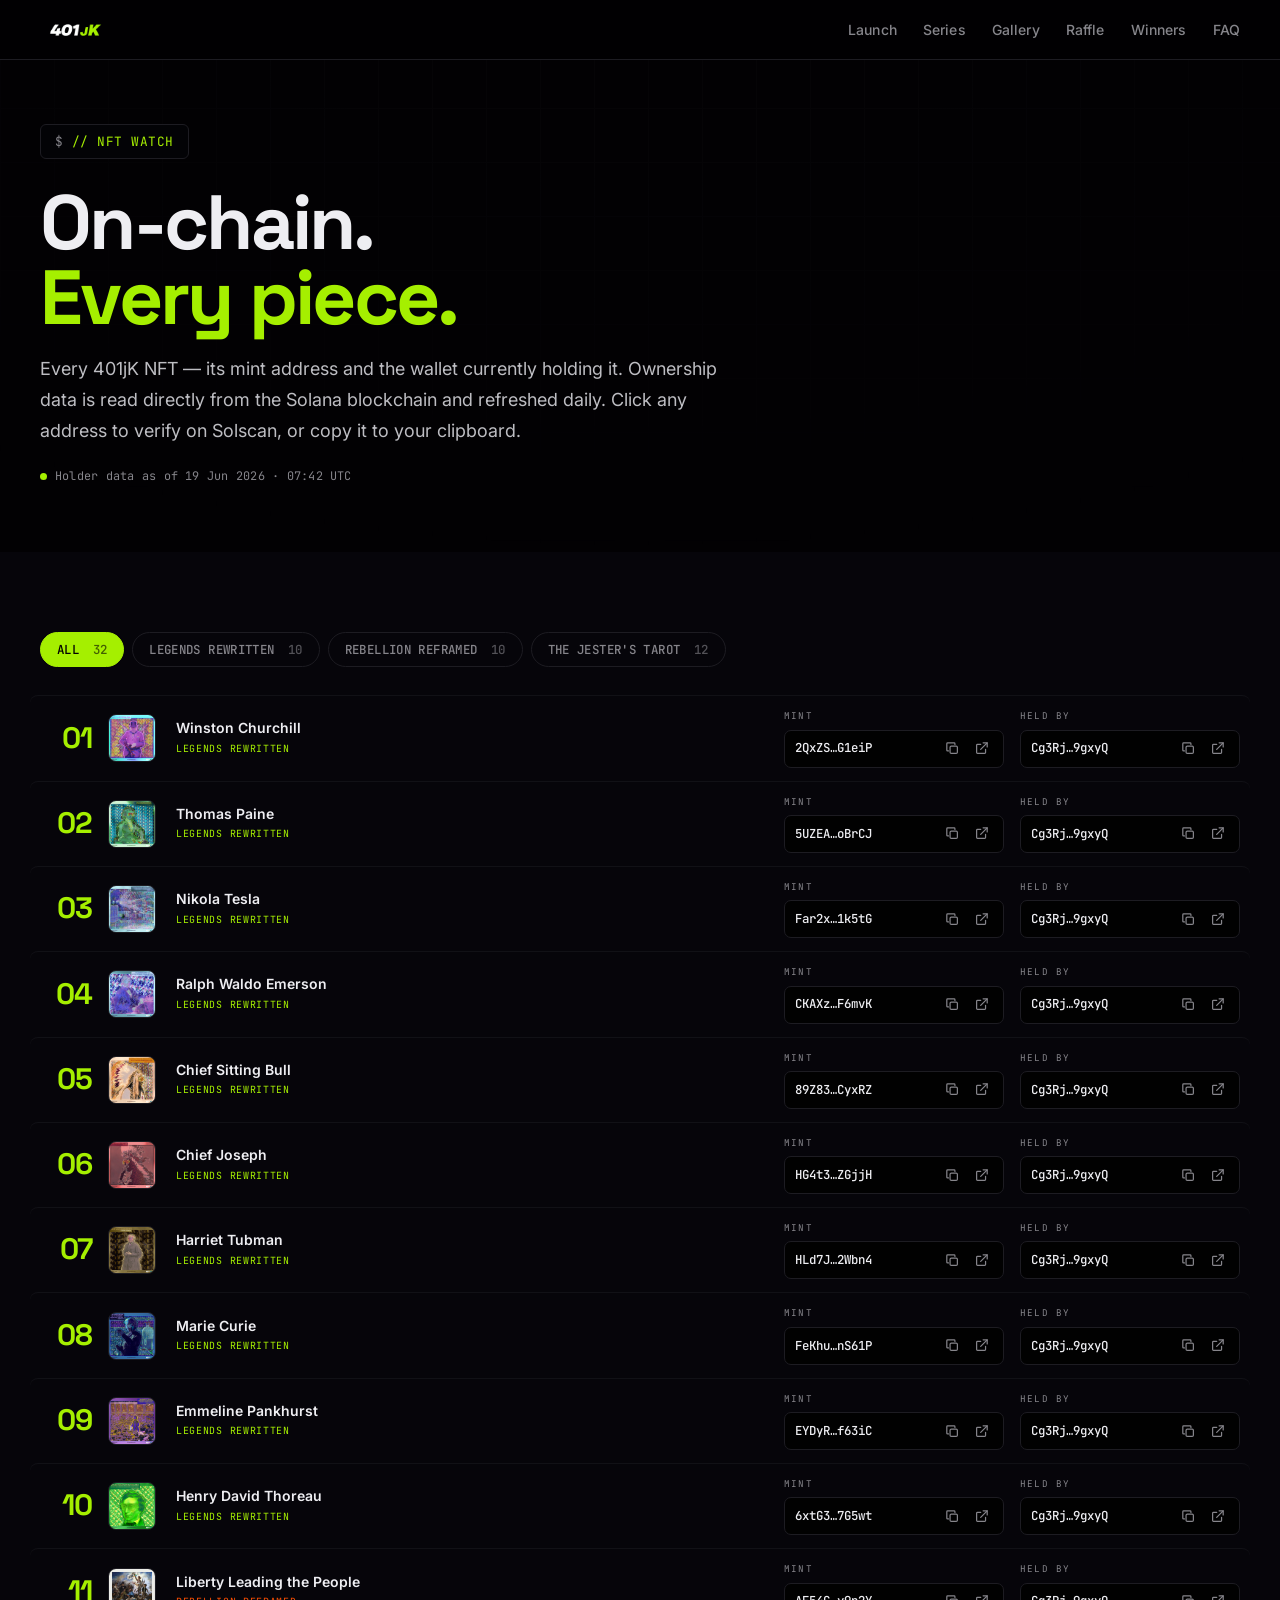
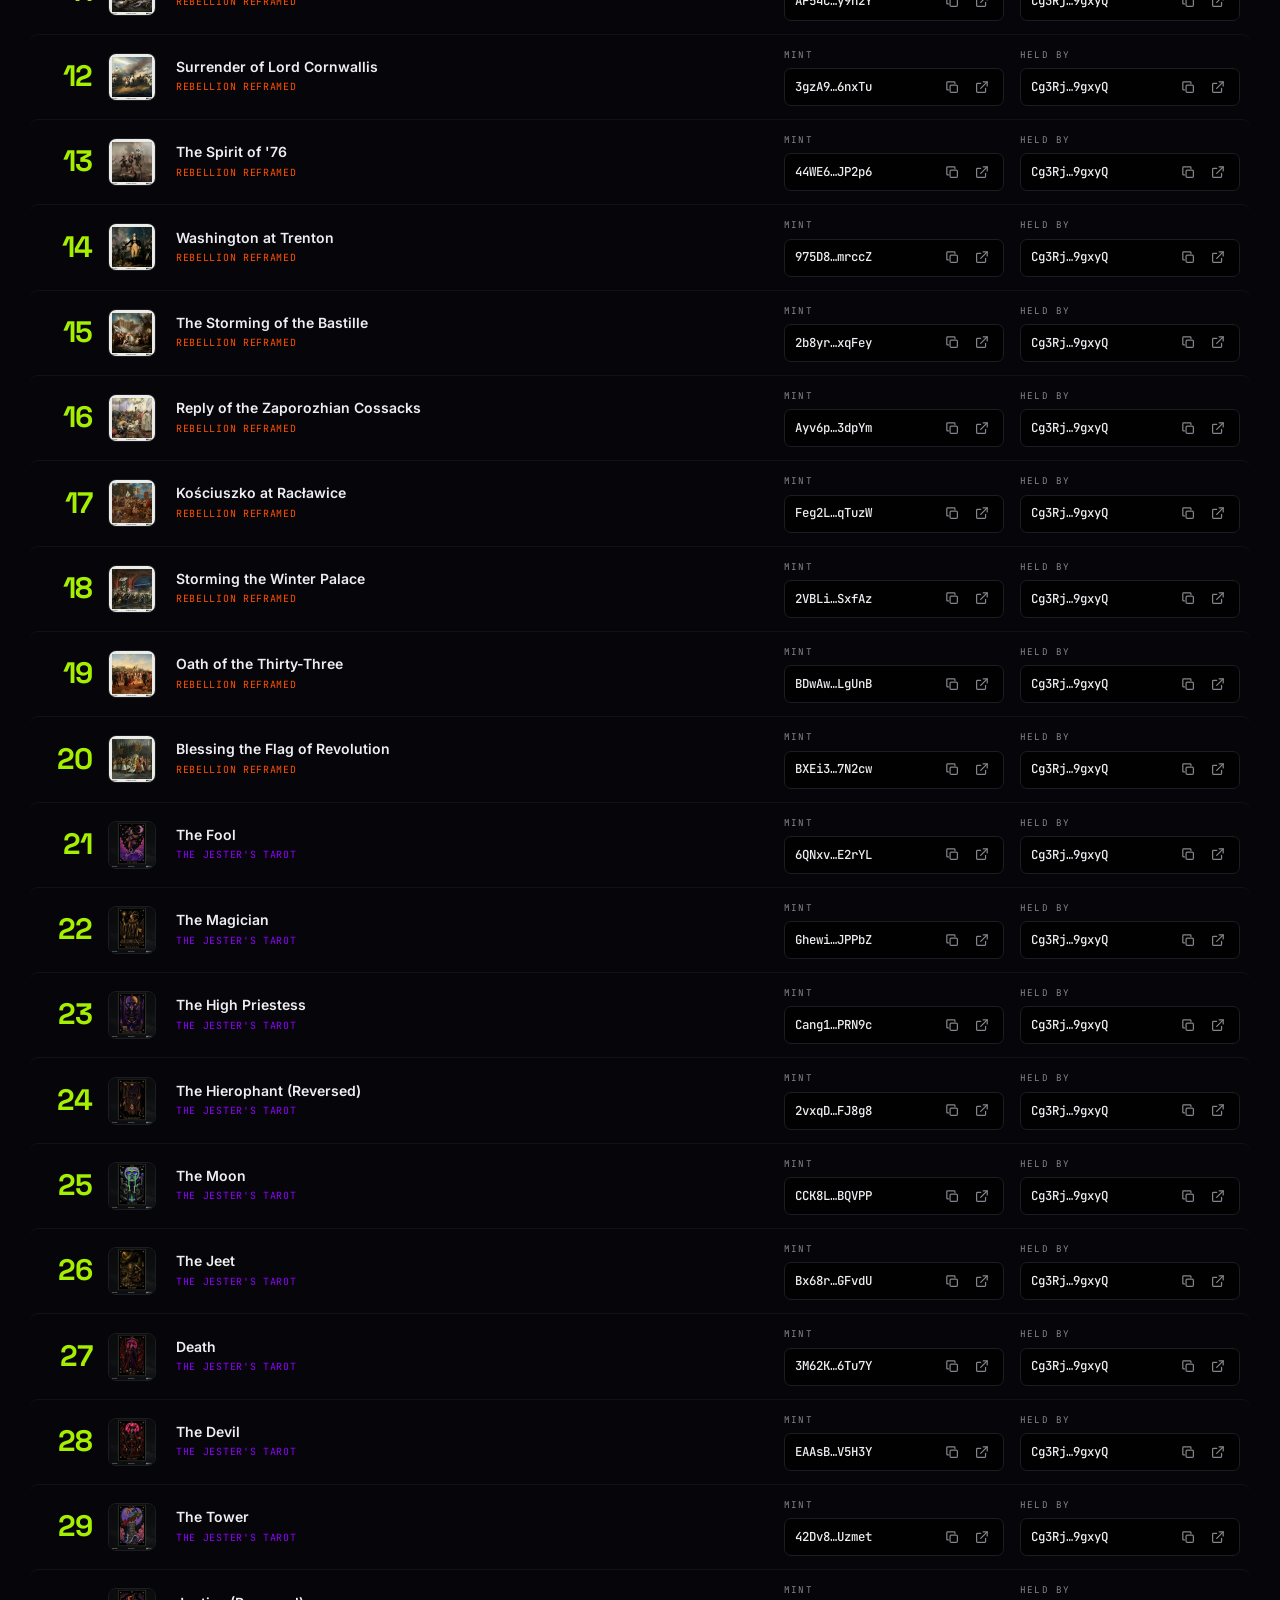
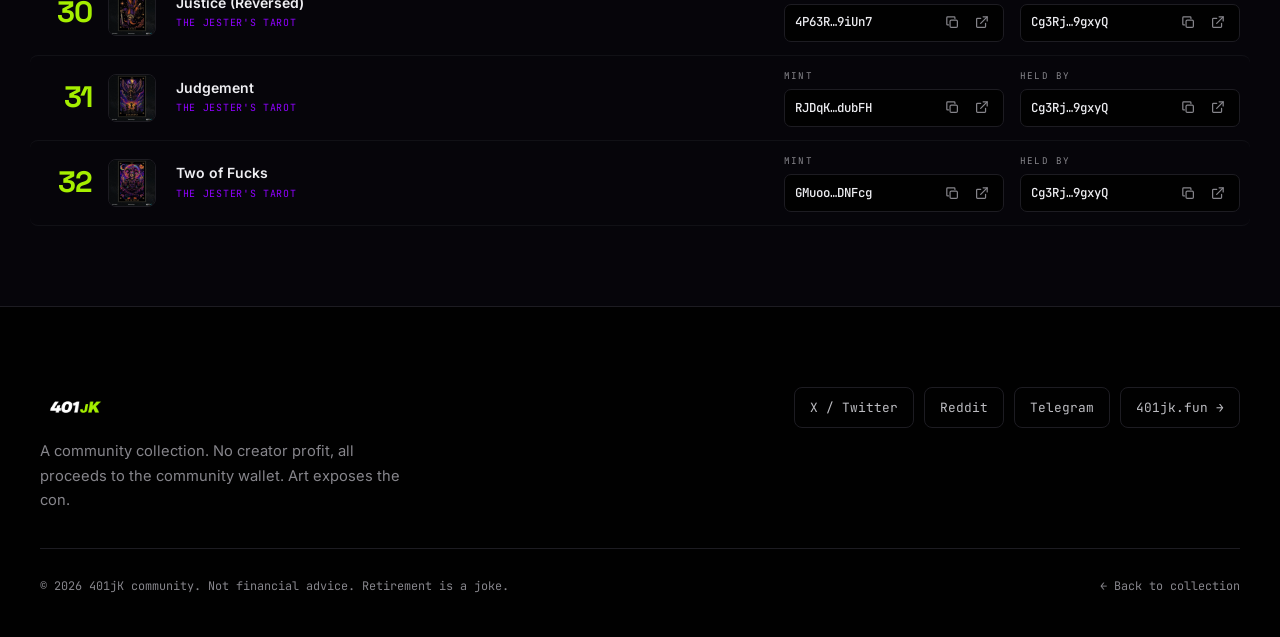
==== nft-watch/index.html @ 21583631 "Add NFT Watch page and holder-tracking automation - data/collection.json: add explicit mintAddress f" ====
<!DOCTYPE html>
<html lang="en">
<head>
  <meta charset="UTF-8">
  <meta name="viewport" content="width=device-width, initial-scale=1, viewport-fit=cover">
  <title>NFT Watch — 401jK</title>
  <meta name="description" content="Live on-chain holder tracking for every 401jK NFT. See the wallet currently holding each piece and verify directly on Solscan.">
  <meta name="robots" content="noindex">

  <link rel="icon" type="image/png" href="../brand/favicon.png">
  <link rel="apple-touch-icon" href="../brand/apple-touch-icon.png">

  <link rel="preconnect" href="https://fonts.googleapis.com">
  <link rel="preconnect" href="https://fonts.gstatic.com" crossorigin>
  <link href="https://fonts.googleapis.com/css2?family=Space+Grotesk:wght@500;700;800&family=Inter:wght@400;500;600;700&family=JetBrains+Mono:wght@400;500&display=swap" rel="stylesheet">

  <link rel="stylesheet" href="../assets/styles.css">
  <style>
    /* ── PAGE HEADER ── */
    .watch-header {
      padding-top: calc(var(--nav-h) + 64px);
      padding-bottom: clamp(40px, 5vw, 64px);
      padding-inline: clamp(16px, 4vw, 40px);
      position: relative;
      overflow: hidden;
    }
    .watch-header::before {
      content: '';
      position: absolute; inset: 0; pointer-events: none; opacity: 0.2;
      background-image:
        linear-gradient(var(--border-subtle) 1px, transparent 1px),
        linear-gradient(90deg, var(--border-subtle) 1px, transparent 1px);
      background-size: 54px 54px;
      -webkit-mask-image: radial-gradient(ellipse 90% 100% at 50% 0%, #000 30%, transparent 100%);
              mask-image: radial-gradient(ellipse 90% 100% at 50% 0%, #000 30%, transparent 100%);
    }
    .watch-header .wrap { position: relative; z-index: 1; }

    .watch-h1 {
      font-family: var(--font-display);
      font-size: clamp(2.6rem, 6vw, 4.8rem);
      font-weight: 800;
      letter-spacing: -0.035em;
      color: var(--text-primary);
      line-height: 0.97;
      margin-bottom: 20px;
    }
    .watch-h1 .green { color: var(--green); }

    .watch-lead {
      font-size: clamp(1rem, 1.6vw, 1.125rem);
      color: var(--text-body);
      max-width: 62ch;
      line-height: 1.72;
    }

    .watch-status {
      margin-top: 20px;
      display: inline-flex;
      align-items: center;
      gap: 8px;
      font-family: var(--font-mono);
      font-size: 0.74rem;
      color: var(--text-muted);
      letter-spacing: 0.02em;
    }
    .watch-status .dot {
      width: 7px; height: 7px; border-radius: 50%;
      background: var(--green);
      box-shadow: 0 0 0 0 var(--green-glow);
      animation: pulse 2.4s ease infinite;
      flex-shrink: 0;
    }

    /* ── WATCH SECTION ── */
    .watch-section {
      padding-block: clamp(48px, 7vw, 80px);
      padding-inline: clamp(16px, 4vw, 40px);
    }

    /* ── SERIES FILTER OVERRIDES ── */
    .filter[data-line="0"][aria-pressed="true"] { background: var(--green);   border-color: var(--green);   color: var(--bg); }
    .filter[data-line="1"][aria-pressed="true"] { background: var(--green);   border-color: var(--green);   color: var(--bg); }
    .filter[data-line="2"][aria-pressed="true"] { background: var(--orange);  border-color: var(--orange);  color: var(--bg); }
    .filter[data-line="3"][aria-pressed="true"] { background: var(--purple);  border-color: var(--purple);  color: oklch(95% 0.005 290); }

    /* ── ROW LIST ── */
    .watch-list {
      display: flex;
      flex-direction: column;
      margin-top: 24px;
    }

    .watch-row {
      display: grid;
      grid-template-columns: 52px 52px 1fr minmax(190px, 220px) minmax(190px, 220px);
      column-gap: 16px;
      row-gap: 0;
      align-items: center;
      padding: 13px 10px;
      margin-inline: -10px;
      border-top: 1px solid var(--border-subtle);
      border-radius: 8px;
      transition: background 140ms;
    }
    .watch-row:last-child { border-bottom: 1px solid var(--border-subtle); }
    .watch-row:hover { background: var(--surface); }

    /* NFT number — 2-digit, green, large */
    .watch-num {
      font-family: var(--font-display);
      font-size: 1.85rem;
      font-weight: 800;
      letter-spacing: -0.04em;
      color: var(--green);
      line-height: 1;
      text-align: right;
      user-select: none;
    }

    /* Thumbnail */
    .watch-thumb {
      width: 48px; height: 48px;
      border-radius: 8px;
      object-fit: cover;
      border: 1px solid var(--border);
      display: block;
      flex-shrink: 0;
    }

    /* Title + series label */
    .watch-info { min-width: 0; }
    .watch-name {
      font-size: 0.875rem;
      font-weight: 600;
      color: var(--text-primary);
      line-height: 1.25;
      white-space: nowrap;
      overflow: hidden;
      text-overflow: ellipsis;
    }
    .watch-series {
      font-family: var(--font-mono);
      font-size: 0.62rem;
      text-transform: uppercase;
      letter-spacing: 0.07em;
      margin-top: 4px;
    }
    .watch-series[data-line="1"] { color: var(--green); }
    .watch-series[data-line="2"] { color: var(--orange); }
    .watch-series[data-line="3"] { color: var(--purple); }

    /* Address block (mint / held-by) */
    .addr-block { min-width: 0; }
    .addr-label {
      font-family: var(--font-mono);
      font-size: 0.58rem;
      text-transform: uppercase;
      letter-spacing: 0.13em;
      color: var(--text-muted);
      margin-bottom: 5px;
    }
    .addr-row {
      display: flex;
      align-items: center;
      gap: 5px;
      background: var(--bg-deep);
      border: 1px solid var(--border);
      border-radius: 7px;
      padding: 6px 10px;
    }
    .addr-val {
      font-family: var(--font-mono);
      font-size: 0.775rem;
      font-weight: 500;
      color: var(--text-primary);
      white-space: nowrap;
      flex: 1;
    }
    .addr-btn, .addr-ext {
      display: flex; align-items: center; justify-content: center;
      width: 24px; height: 24px;
      background: none; border: none;
      color: var(--text-muted);
      border-radius: 5px;
      flex-shrink: 0;
      transition: color 130ms, background 130ms;
      text-decoration: none;
    }
    .addr-btn:hover, .addr-ext:hover { color: var(--green); background: var(--green-tint); }
    .addr-btn.copied { color: var(--cyan); }
    .addr-btn svg, .addr-ext svg { width: 13px; height: 13px; display: block; }

    /* Placeholder when holder unknown */
    .addr-val.unknown { color: var(--text-muted); font-style: italic; }

    /* Loading state */
    .watch-loading {
      display: flex; align-items: center; gap: 12px;
      padding: 56px 0;
      font-family: var(--font-mono);
      font-size: 0.82rem;
      color: var(--text-muted);
    }
    .watch-loading .spin {
      width: 16px; height: 16px;
      border: 2px solid var(--border);
      border-top-color: var(--green);
      border-radius: 50%;
      animation: spin 0.8s linear infinite;
    }
    @keyframes spin { to { transform: rotate(360deg); } }

    /* ── RESPONSIVE ── */
    @media (max-width: 860px) {
      .watch-row {
        grid-template-columns: 44px 44px 1fr;
        grid-template-rows: auto auto;
        row-gap: 10px;
        padding: 14px 10px;
      }
      .addr-block { grid-column: 1 / -1; }
    }
    @media (max-width: 540px) {
      .watch-num  { font-size: 1.45rem; }
      .watch-thumb { width: 40px; height: 40px; }
      .addr-val  { font-size: 0.72rem; }
      .watch-row { column-gap: 10px; }
    }
  </style>
</head>
<body>

  <!-- ═══════════════════════════════════════════════════════════════ NAV -->
  <nav class="nav" id="nav">
    <div class="nav-inner">
      <a href="../" class="logo" aria-label="401jK Art — back to collection">
        <img src="../brand/logo.png" alt="401jK NFT" style="height:40px;width:auto;">
      </a>
      <ul class="nav-links">
        <li><a href="../#launch">Launch</a></li>
        <li><a href="../#lines">Series</a></li>
        <li><a href="../#gallery">Gallery</a></li>
        <li><a href="../#raffle">Raffle</a></li>
        <li><a href="../#winners">Winners</a></li>
        <li><a href="../#faq">FAQ</a></li>
      </ul>
      <button class="hamburger" id="hamburger" aria-label="Menu" aria-expanded="false" aria-controls="drawer">
        <span></span><span></span><span></span>
      </button>
    </div>
  </nav>
  <nav class="drawer" id="drawer" aria-label="Mobile navigation">
    <a href="../#launch">Launch</a>
    <a href="../#lines">Series</a>
    <a href="../#gallery">Gallery</a>
    <a href="../#raffle">Raffle</a>
    <a href="../#winners">Winners</a>
    <a href="../#faq">FAQ</a>
    <a href="../">← Back to collection</a>
  </nav>

  <!-- ═══════════════════════════════════════════════════════════════ HEADER -->
  <header class="watch-header">
    <div class="wrap">
      <span class="terminal-badge">// NFT WATCH</span>
      <h1 class="watch-h1">On-chain.<br><span class="green">Every piece.</span></h1>
      <p class="watch-lead">Every 401jK NFT — its mint address and the wallet currently holding it. Ownership data is read directly from the Solana blockchain and refreshed daily. Click any address to verify on Solscan, or copy it to your clipboard.</p>
      <div class="watch-status">
        <span class="dot"></span>
        <span id="watch-updated">Loading…</span>
      </div>
    </div>
  </header>

  <!-- ═══════════════════════════════════════════════════════════════ TABLE -->
  <section class="watch-section section-alt">
    <div class="wrap">
      <div class="filters" id="filters" role="group" aria-label="Filter by series"></div>
      <div id="watch-body">
        <div class="watch-loading"><span class="spin"></span>Fetching on-chain data…</div>
      </div>
    </div>
  </section>

  <!-- ═══════════════════════════════════════════════════════════════ FOOTER -->
  <footer class="footer">
    <div class="footer-inner">
      <div class="footer-top">
        <div class="footer-brand">
          <div class="logo">
            <img src="../brand/logo.png" alt="401jK NFT" style="height:40px;width:auto;">
          </div>
          <p class="footer-tagline">A community collection. No creator profit, all proceeds to the community wallet. Art exposes the con.</p>
        </div>
        <nav class="socials" aria-label="Social and links">
          <a href="https://x.com/401_JK" class="social" target="_blank" rel="noopener">X / Twitter</a>
          <a href="https://www.reddit.com/r/401jK/" class="social" target="_blank" rel="noopener">Reddit</a>
          <a href="https://t.me/+L3Q-9JBweq1kMWY0" class="social" target="_blank" rel="noopener">Telegram</a>
          <a href="https://401jk.fun" class="social">401jk.fun &rarr;</a>
        </nav>
      </div>
      <div class="footer-bottom">
        <span>&copy; 2026 401jK community. Not financial advice. Retirement is a joke.</span>
        <span><a href="../">← Back to collection</a></span>
      </div>
    </div>
  </footer>

  <script>
    // ── Nav scroll + hamburger ──────────────────────────────────────────────
    const navEl = document.getElementById('nav');
    window.addEventListener('scroll', () => {
      navEl.classList.toggle('scrolled', window.scrollY > 8);
    }, { passive: true });

    const ham    = document.getElementById('hamburger');
    const drawer = document.getElementById('drawer');
    ham.addEventListener('click', () => {
      const open = ham.getAttribute('aria-expanded') === 'true';
      ham.setAttribute('aria-expanded', String(!open));
      drawer.classList.toggle('open', !open);
    });
    drawer.querySelectorAll('a').forEach(a => a.addEventListener('click', () => {
      ham.setAttribute('aria-expanded', 'false');
      drawer.classList.remove('open');
    }));

    // ── SVG icons ──────────────────────────────────────────────────────────
    const COPY_ICON = `<svg viewBox="0 0 16 16" fill="none" stroke="currentColor" stroke-width="1.5" stroke-linecap="round" stroke-linejoin="round">
      <rect x="5" y="5" width="9" height="9" rx="1.5"/>
      <path d="M3 11H2a1 1 0 0 1-1-1V2a1 1 0 0 1 1-1h8a1 1 0 0 1 1 1v1"/>
    </svg>`;
    const CHECK_ICON = `<svg viewBox="0 0 16 16" fill="none" stroke="currentColor" stroke-width="2" stroke-linecap="round" stroke-linejoin="round">
      <polyline points="2 9 6 13 14 3"/>
    </svg>`;
    const EXT_ICON = `<svg viewBox="0 0 16 16" fill="none" stroke="currentColor" stroke-width="1.5" stroke-linecap="round" stroke-linejoin="round">
      <path d="M7 3H3a1 1 0 0 0-1 1v9a1 1 0 0 0 1 1h9a1 1 0 0 0 1-1V9"/>
      <polyline points="10 1 15 1 15 6"/>
      <line x1="15" y1="1" x2="7" y2="9"/>
    </svg>`;

    // ── Helpers ────────────────────────────────────────────────────────────
    function trunc(addr) {
      return addr.slice(0, 5) + '…' + addr.slice(-5);
    }

    function makeAddrBlock(label, addr, solscanPath) {
      const wrap = document.createElement('div');
      wrap.className = 'addr-block';

      const lbl = document.createElement('div');
      lbl.className = 'addr-label';
      lbl.textContent = label;

      const row = document.createElement('div');
      row.className = 'addr-row';

      const val = document.createElement('span');
      val.className = 'addr-val';
      val.textContent = trunc(addr);
      val.title = addr;

      const copyBtn = document.createElement('button');
      copyBtn.className = 'addr-btn';
      copyBtn.innerHTML = COPY_ICON;
      copyBtn.setAttribute('aria-label', `Copy ${label}`);
      copyBtn.dataset.addr = addr;

      const extLink = document.createElement('a');
      extLink.className = 'addr-ext';
      extLink.href = `https://solscan.io/${solscanPath}/${addr}`;
      extLink.target = '_blank';
      extLink.rel = 'noopener';
      extLink.setAttribute('aria-label', 'View on Solscan');
      extLink.innerHTML = EXT_ICON;

      row.append(val, copyBtn, extLink);
      wrap.append(lbl, row);
      return wrap;
    }

    function makeUnknownBlock(label) {
      const wrap = document.createElement('div');
      wrap.className = 'addr-block';
      wrap.innerHTML = `
        <div class="addr-label">${label}</div>
        <div class="addr-row"><span class="addr-val unknown">Unknown</span></div>
      `;
      return wrap;
    }

    function formatDate(iso) {
      const d = new Date(iso);
      return d.toLocaleDateString('en-GB', { day: 'numeric', month: 'short', year: 'numeric' })
           + ' · '
           + d.toLocaleTimeString('en-GB', { hour: '2-digit', minute: '2-digit', timeZoneName: 'short' });
    }

    // ── Wire copy buttons ──────────────────────────────────────────────────
    function wireCopy(container) {
      container.querySelectorAll('.addr-btn').forEach(btn => {
        btn.addEventListener('click', async () => {
          try {
            await navigator.clipboard.writeText(btn.dataset.addr);
          } catch {
            // Clipboard API unavailable — skip silently
          }
          btn.innerHTML = CHECK_ICON;
          btn.classList.add('copied');
          setTimeout(() => {
            btn.innerHTML = COPY_ICON;
            btn.classList.remove('copied');
          }, 1800);
        });
      });
    }

    // ── Main ───────────────────────────────────────────────────────────────
    async function init() {
      const [colRes, holRes] = await Promise.all([
        fetch('../data/collection.json'),
        fetch('../data/holders.json'),
      ]);
      const collection = await colRes.json();
      const holders    = await holRes.json();

      // Updated-at line
      document.getElementById('watch-updated').textContent =
        'Holder data as of ' + formatDate(holders.updatedAt);

      // Build line lookup
      const lineMap = {};
      collection.lines.forEach(l => { lineMap[l.id] = l; });

      // ── Filters ──────────────────────────────────────────────────────────
      const filtersEl  = document.getElementById('filters');
      let activeFilter = 0;   // 0 = All

      const filterDefs = [
        { label: 'All', line: 0, count: collection.nfts.length },
        ...collection.lines.map(l => ({
          label: l.name,
          line:  l.id,
          count: collection.nfts.filter(n => n.line === l.id).length,
        })),
      ];

      filterDefs.forEach(f => {
        const btn = document.createElement('button');
        btn.className = 'filter';
        btn.setAttribute('aria-pressed', f.line === 0 ? 'true' : 'false');
        btn.setAttribute('data-line', String(f.line));
        btn.innerHTML = `${f.label} <span class="ct">${f.count}</span>`;
        btn.addEventListener('click', () => {
          activeFilter = f.line;
          filtersEl.querySelectorAll('.filter').forEach(b =>
            b.setAttribute('aria-pressed', 'false'));
          btn.setAttribute('aria-pressed', 'true');
          renderRows();
        });
        filtersEl.appendChild(btn);
      });

      // ── Render rows ───────────────────────────────────────────────────────
      const bodyEl = document.getElementById('watch-body');
      const allNfts = collection.nfts;

      function renderRows() {
        const visible = activeFilter === 0
          ? allNfts
          : allNfts.filter(n => n.line === activeFilter);

        bodyEl.innerHTML = '';

        if (visible.length === 0) {
          bodyEl.innerHTML = '<div class="watch-loading">No NFTs found.</div>';
          return;
        }

        const list = document.createElement('div');
        list.className = 'watch-list';

        visible.forEach(nft => {
          // Global sequential number (1-indexed)
          const num   = String(allNfts.indexOf(nft) + 1).padStart(2, '0');
          const line  = lineMap[nft.line];
          const owner = holders.holders[nft.mintAddress]?.owner ?? null;

          // ── Row ──
          const row = document.createElement('div');
          row.className = 'watch-row';
          row.setAttribute('data-line', nft.line);

          // Number
          const numEl = document.createElement('div');
          numEl.className = 'watch-num';
          numEl.textContent = num;
          numEl.setAttribute('aria-label', `NFT ${num}`);

          // Thumbnail
          const img = document.createElement('img');
          img.className = 'watch-thumb';
          img.src      = '../' + nft.thumb;
          img.alt      = nft.alt || nft.title;
          img.loading  = 'lazy';
          img.width    = 48;
          img.height   = 48;

          // Info
          const info = document.createElement('div');
          info.className = 'watch-info';
          const name = document.createElement('div');
          name.className = 'watch-name';
          name.title = nft.title;
          name.textContent = nft.title;
          const series = document.createElement('div');
          series.className = 'watch-series';
          series.setAttribute('data-line', nft.line);
          series.textContent = line ? line.name : '';
          info.append(name, series);

          // Address blocks
          const mintBlock   = makeAddrBlock('MINT',    nft.mintAddress, 'token');
          const walletBlock = owner
            ? makeAddrBlock('HELD BY', owner, 'account')
            : makeUnknownBlock('HELD BY');

          row.append(numEl, img, info, mintBlock, walletBlock);
          list.appendChild(row);
        });

        bodyEl.appendChild(list);
        wireCopy(bodyEl);
      }

      renderRows();
    }

    init().catch(err => {
      console.error(err);
      document.getElementById('watch-body').innerHTML =
        '<div class="watch-loading" style="color:var(--orange)">Failed to load data — please refresh.</div>';
      document.getElementById('watch-updated').textContent = 'Could not load data.';
    });
  </script>
</body>
</html>
---- assets/styles.css ----
/* =========================================================================
   401jK NFT Collection — styles
   Dark terminal x meme-zine. Sister surface to 401jk.fun (tokens shared).
   ========================================================================= */

/* ----------------------------------------------------------------- TOKENS */
:root {
  --bg:             oklch(8% 0.01 290);
  --bg-deep:        oklch(6% 0.008 290);
  --surface:        oklch(12% 0.012 290);
  --surface-muted:  oklch(16% 0.01 290);
  --border:         oklch(23% 0.012 290);
  --border-subtle:  oklch(18% 0.01 290);

  --green:          oklch(86% 0.34 124);   /* Acid Green   — Line 1, primary, brand */
  --orange:         oklch(77% 0.31 50);    /* Radioactive  — Line 2 */
  --cyan:           oklch(83% 0.27 196);   /* Neon Cyan    — Line 3 */
  --pink:           oklch(71% 0.33 352);   /* Hot Pink     — Line 4 */
  --purple:         oklch(58% 0.34 292);   /* Electric Purple — Line 5 */
  --yellow:         oklch(92% 0.26 105);   /* UV Yellow    — data callouts */

  --green-glow:     oklch(86% 0.34 124 / 0.25);
  --green-tint:     oklch(86% 0.34 124 / 0.10);

  --text-primary:   oklch(95% 0.005 290);
  --text-body:      oklch(80% 0.007 290);
  --text-muted:     oklch(62% 0.008 290);

  --font-display:   'Space Grotesk', 'Inter', sans-serif;
  --font-body:      'Inter', sans-serif;
  --font-mono:      'JetBrains Mono', 'Fira Code', monospace;

  --ease:           cubic-bezier(0.22, 1, 0.36, 1);
  --nav-h:          60px;
  --wrap:           1280px;
}

/* Per-line accent wiring. `data-accent` is set from collection.json. */
[data-accent="green"]  { --accent: var(--green);  --accent-glow: oklch(86% 0.34 124 / 0.28); }
[data-accent="orange"] { --accent: var(--orange); --accent-glow: oklch(77% 0.31 50  / 0.28); }
[data-accent="cyan"]   { --accent: var(--cyan);   --accent-glow: oklch(83% 0.27 196 / 0.28); }
[data-accent="pink"]   { --accent: var(--pink);   --accent-glow: oklch(71% 0.33 352 / 0.28); }
[data-accent="purple"] { --accent: var(--purple); --accent-glow: oklch(58% 0.34 292 / 0.34); }

/* ------------------------------------------------------------------ RESET */
*, *::before, *::after { box-sizing: border-box; margin: 0; padding: 0; }
html { scroll-behavior: smooth; }
body {
  background: var(--bg);
  color: var(--text-body);
  font-family: var(--font-body);
  font-size: 1.0625rem;
  line-height: 1.65;
  -webkit-font-smoothing: antialiased;
  overflow-x: hidden;
}
a { color: inherit; text-decoration: none; }
img { display: block; max-width: 100%; }
button { font-family: inherit; cursor: pointer; color: inherit; }
:focus-visible { outline: 2px solid var(--green); outline-offset: 3px; border-radius: 2px; }

/* ----------------------------------------------------------- UTILITIES */
.wrap { max-width: var(--wrap); margin-inline: auto; }
.section {
  padding-block: clamp(64px, 10vw, 124px);
  padding-inline: clamp(16px, 4vw, 40px);
  position: relative;
}
.section-alt { background: var(--surface); }
.section-head { max-width: 720px; margin-bottom: clamp(36px, 5vw, 60px); }
.eyebrow {
  display: inline-flex; align-items: center; gap: 8px;
  font-family: var(--font-mono);
  font-size: 0.72rem; font-weight: 500; letter-spacing: 0.14em;
  text-transform: uppercase; color: var(--text-muted);
  margin-bottom: 14px;
}
.eyebrow::before { content: '//'; color: var(--green); }
.section-title {
  font-family: var(--font-display);
  font-size: clamp(1.9rem, 4.4vw, 3rem);
  font-weight: 800; line-height: 1.04; letter-spacing: 0.02em;
  text-transform: uppercase; color: var(--text-primary); text-wrap: balance;
}
.section-lead {
  margin-top: 18px; color: var(--text-body);
  font-size: clamp(1rem, 1.6vw, 1.15rem); max-width: 64ch; line-height: 1.7;
}

/* ------------------------------------------------------------------- BUTTONS */
.btn {
  display: inline-flex; align-items: center; gap: 8px;
  font-size: 0.9375rem; font-weight: 700;
  padding: 12px 24px; border-radius: 8px; border: none; white-space: nowrap;
  transition: transform 140ms var(--ease), box-shadow 140ms var(--ease), background 140ms, color 140ms, border-color 140ms;
}
.btn-primary { background: var(--green); color: var(--bg); }
.btn-primary:hover { transform: scale(1.04); box-shadow: 0 0 26px var(--green-glow); }
.btn-outline { background: transparent; color: var(--green); border: 1.5px solid var(--green); font-weight: 600; }
.btn-outline:hover { background: var(--green-tint); transform: scale(1.02); }
.btn-ghost { background: transparent; color: var(--text-muted); border: 1.5px solid var(--border); font-weight: 500; }
.btn-ghost:hover { border-color: var(--text-muted); color: var(--text-primary); }
.btn-sm { padding: 9px 16px; font-size: 0.84rem; }
.btn[aria-disabled="true"] { opacity: 0.55; cursor: not-allowed; pointer-events: none; }
.btn .arr { transition: transform 140ms var(--ease); }
.btn:hover .arr { transform: translateX(3px); }

/* ---------------------------------------------------------------------- NAV */
.nav {
  position: fixed; inset: 0 0 auto 0; height: var(--nav-h);
  background: oklch(8% 0.01 290 / 0.86); backdrop-filter: blur(10px);
  border-bottom: 1px solid var(--border); z-index: 100;
  display: flex; align-items: center; padding-inline: clamp(16px, 4vw, 40px);
  transition: box-shadow 200ms var(--ease);
}
.nav.scrolled { box-shadow: 0 1px 28px oklch(0% 0 0 / 0.55); }
.nav-inner { width: 100%; max-width: var(--wrap); margin-inline: auto; display: flex; align-items: center; justify-content: space-between; }
.logo { font-family: var(--font-display); font-size: 1.3rem; font-weight: 800; letter-spacing: -0.02em; color: var(--text-primary); line-height: 1; }
.logo em { color: var(--green); font-style: normal; }
.logo .tag {
  font-family: var(--font-mono); font-size: 0.6rem; font-weight: 500;
  letter-spacing: 0.18em; color: var(--text-muted); text-transform: uppercase;
  border: 1px solid var(--border); border-radius: 4px; padding: 2px 6px; margin-left: 10px; vertical-align: middle;
}
.nav-links { display: flex; align-items: center; gap: 26px; list-style: none; }
.nav-links a { font-size: 0.875rem; font-weight: 500; color: var(--text-muted); letter-spacing: 0.01em; transition: color 120ms; }
.nav-links a:hover { color: var(--text-primary); }
.nav-links .nav-buy { background: var(--green); color: var(--bg); font-weight: 700; padding: 7px 16px; border-radius: 7px; }
.nav-links .nav-buy:hover { color: var(--bg); transform: scale(1.05); box-shadow: 0 0 18px var(--green-glow); transition: transform 130ms var(--ease), box-shadow 130ms var(--ease); }

.hamburger { display: none; flex-direction: column; gap: 5px; background: none; border: none; padding: 8px; margin-right: -8px; }
.hamburger span { display: block; width: 22px; height: 2px; background: var(--text-primary); border-radius: 1px; transition: transform 220ms var(--ease), opacity 220ms; }
.hamburger[aria-expanded="true"] span:nth-child(1) { transform: translateY(7px) rotate(45deg); }
.hamburger[aria-expanded="true"] span:nth-child(2) { opacity: 0; }
.hamburger[aria-expanded="true"] span:nth-child(3) { transform: translateY(-7px) rotate(-45deg); }

.drawer { display: none; position: fixed; inset: var(--nav-h) 0 auto 0; background: var(--surface); border-bottom: 1px solid var(--border); padding: 16px clamp(16px, 4vw, 40px); z-index: 99; flex-direction: column; gap: 2px; }
.drawer.open { display: flex; }
.drawer a { font-size: 1rem; font-weight: 500; color: var(--text-body); padding: 12px 0; border-bottom: 1px solid var(--border-subtle); }
.drawer a:last-child { border-bottom: none; color: var(--green); font-weight: 700; }

/* --------------------------------------------------------------------- HERO */
.hero {
  min-height: 92svh; display: flex; align-items: center;
  padding-block: calc(var(--nav-h) + 56px) 72px;
  padding-inline: clamp(16px, 4vw, 40px); position: relative; overflow: hidden;
}
.hero::before {
  content: ''; position: absolute; inset: 0; pointer-events: none; opacity: 0.32;
  background-image:
    linear-gradient(var(--border-subtle) 1px, transparent 1px),
    linear-gradient(90deg, var(--border-subtle) 1px, transparent 1px);
  background-size: 54px 54px;
  -webkit-mask-image: radial-gradient(ellipse 90% 70% at 50% 40%, #000 35%, transparent 100%);
          mask-image: radial-gradient(ellipse 90% 70% at 50% 40%, #000 35%, transparent 100%);
}
.hero::after {
  content: ''; position: absolute; top: 30%; left: 38%; width: 760px; height: 380px;
  transform: translate(-50%, -50%); pointer-events: none;
  background:
    radial-gradient(ellipse at 30% 40%, oklch(58% 0.34 292 / 0.10) 0%, transparent 55%),
    radial-gradient(ellipse at 70% 60%, oklch(86% 0.34 124 / 0.08) 0%, transparent 55%);
}
.hero-inner { max-width: var(--wrap); margin-inline: auto; width: 100%; position: relative; z-index: 1; }
.terminal-badge {
  display: inline-flex; align-items: center; gap: 8px;
  background: oklch(10% 0.01 290); border: 1px solid var(--border);
  padding: 6px 14px; border-radius: 6px; font-family: var(--font-mono);
  font-size: 0.8rem; color: var(--green); letter-spacing: 0.04em; margin-bottom: 26px;
}
.terminal-badge::before { content: '$'; color: var(--text-muted); }
.hero h1 {
  font-family: var(--font-display);
  font-size: clamp(2.9rem, 8.5vw, 6.8rem); font-weight: 800;
  line-height: 0.94; letter-spacing: -0.035em; color: var(--text-primary);
  text-wrap: balance; max-width: 16ch;
}
.hero h1 .green { color: var(--green); }
.hero-sub { margin-top: 22px; font-size: clamp(1.02rem, 1.8vw, 1.25rem); color: var(--text-muted); max-width: 56ch; line-height: 1.62; }
.launch-announce {
  margin-top: 28px; display: inline-flex; align-items: center; gap: 10px;
  background: color-mix(in oklch, var(--green) 10%, transparent);
  border: 1px solid color-mix(in oklch, var(--green) 35%, transparent);
  border-radius: 10px; padding: 11px 18px;
  font-size: clamp(0.9rem, 1.5vw, 1.05rem); color: var(--text-body); line-height: 1.4;
}
.launch-announce strong { color: var(--green); font-weight: 700; }
.launch-dot {
  width: 8px; height: 8px; border-radius: 50%; background: var(--green); flex-shrink: 0;
  animation: pulse-dot 2s ease-in-out infinite;
}
@keyframes pulse-dot {
  0%, 100% { opacity: 1; transform: scale(1); }
  50% { opacity: 0.55; transform: scale(0.75); }
}
.hero-actions { margin-top: 28px; display: flex; flex-wrap: wrap; gap: 12px; }

/* Hero data readout — "data as protest", not a hero-metric template */
.readout {
  margin-top: 48px; border-top: 1px solid var(--border); padding-top: 18px;
  display: flex; flex-wrap: wrap; gap: 10px 26px; align-items: center;
  font-family: var(--font-mono); font-size: 0.8rem; color: var(--text-muted);
}
.readout .lbl { color: var(--text-muted); }
.readout b { color: var(--text-primary); font-weight: 500; }
.readout .g { color: var(--green); } .readout .o { color: var(--orange); }
.readout .c { color: var(--cyan); }  .readout .p { color: var(--purple); }
.readout .y { color: var(--yellow); }
.readout .dot { width: 6px; height: 6px; border-radius: 50%; background: var(--green); box-shadow: 0 0 8px var(--green-glow); }

/* -------------------------------------------------------------------- LINES */
.lines { display: grid; gap: 0; }
.line-row {
  display: grid; grid-template-columns: minmax(0, 1.1fr) minmax(0, 0.9fr);
  gap: clamp(24px, 5vw, 64px); align-items: center;
  padding-block: clamp(40px, 6vw, 72px); border-top: 1px solid var(--border);
}
.line-row:last-child { border-bottom: 1px solid var(--border); }
.line-index {
  font-family: var(--font-display); font-weight: 800; line-height: 1;
  font-size: clamp(2.4rem, 5vw, 3.4rem); letter-spacing: -0.04em; color: var(--accent);
  display: flex; align-items: baseline; gap: 14px; margin-bottom: 18px;
}
.line-index .of { font-family: var(--font-mono); font-size: 0.8rem; font-weight: 500; letter-spacing: 0.1em; color: var(--text-muted); }
.line-name { font-family: var(--font-display); font-size: clamp(1.5rem, 3vw, 2.25rem); font-weight: 800; color: var(--text-primary); line-height: 1.06; letter-spacing: -0.01em; }
.line-tagline { margin-top: 8px; font-family: var(--font-mono); font-size: 0.82rem; letter-spacing: 0.04em; color: var(--accent); text-transform: uppercase; }
.line-meta { margin-top: 14px; display: flex; flex-wrap: wrap; gap: 8px 18px; font-family: var(--font-mono); font-size: 0.76rem; color: var(--text-muted); }
.line-meta .by b { color: var(--text-primary); font-weight: 500; }
.line-desc { margin-top: 16px; color: var(--text-body); max-width: 56ch; line-height: 1.7; }
.line-actions { margin-top: 22px; display: flex; flex-wrap: wrap; gap: 10px; }
.line-actions .btn-line {
  background: transparent; color: var(--accent); border: 1.5px solid color-mix(in oklch, var(--accent) 55%, transparent);
  font-weight: 600; border-radius: 8px; padding: 10px 18px; font-size: 0.875rem;
  transition: transform 140ms var(--ease), background 140ms, border-color 140ms;
}
.line-actions .btn-line:hover { background: color-mix(in oklch, var(--accent) 12%, transparent); border-color: var(--accent); transform: scale(1.02); }

/* Representative thumbnail cluster for each line */
.line-strip { display: grid; grid-template-columns: repeat(3, 1fr); gap: 10px; }
.line-strip img {
  aspect-ratio: 1; width: 100%; object-fit: cover; border-radius: 10px;
  border: 1px solid var(--border); background: var(--surface-muted);
  transition: transform 200ms var(--ease), box-shadow 200ms var(--ease), border-color 200ms;
}
.line-row:hover .line-strip img:nth-child(1) { transform: translateY(-4px); }
.line-row:hover .line-strip img { border-color: color-mix(in oklch, var(--accent) 40%, var(--border)); }
.line-strip button { padding: 0; border: none; background: none; display: block; }
.line-strip button:hover img { box-shadow: 0 0 20px var(--accent-glow); border-color: var(--accent); transform: scale(1.03); }

/* ------------------------------------------------------------------ GALLERY */
.filters { display: flex; flex-wrap: wrap; gap: 8px; margin-bottom: 28px; align-items: center; }
.filter {
  font-family: var(--font-mono); font-size: 0.78rem; font-weight: 500; letter-spacing: 0.03em;
  text-transform: uppercase; color: var(--text-muted);
  background: var(--surface); border: 1px solid var(--border); border-radius: 24px;
  padding: 8px 16px; transition: color 140ms, border-color 140ms, background 140ms;
}
.filter:hover { color: var(--text-primary); border-color: var(--text-muted); }
.filter[aria-pressed="true"] { color: var(--bg); background: var(--green); border-color: var(--green); }
.filter .ct { opacity: 0.6; margin-left: 6px; }
.filter-spacer { flex: 1; }
.filter-count { font-family: var(--font-mono); font-size: 0.76rem; color: var(--text-muted); }
.filter-count b { color: var(--text-primary); font-weight: 500; }

.grid {
  display: grid; gap: clamp(10px, 1.4vw, 16px);
  grid-template-columns: repeat(auto-fill, minmax(clamp(140px, 20vw, 200px), 1fr));
}
.tile { position: relative; border: none; background: none; padding: 0; display: block; text-align: left; }
.tile-img {
  position: relative; aspect-ratio: 1; border-radius: 12px; overflow: hidden;
  border: 1px solid var(--border); background: var(--surface-muted);
}
.tile-img::before { /* top accent bar (never a side stripe) */
  content: ''; position: absolute; inset: 0 0 auto 0; height: 3px; z-index: 2;
  background: var(--accent); opacity: 0; transition: opacity 180ms var(--ease);
}
.tile-img img { width: 100%; height: 100%; object-fit: cover; transition: transform 320ms var(--ease); }
.tile-id {
  position: absolute; top: 8px; left: 8px; z-index: 2;
  font-family: var(--font-mono); font-size: 0.66rem; letter-spacing: 0.05em;
  color: var(--text-primary); background: oklch(6% 0.008 290 / 0.7);
  padding: 3px 7px; border-radius: 5px; opacity: 0; transition: opacity 180ms;
}
.tile-img:hover { border-color: var(--accent); box-shadow: 0 8px 30px oklch(0% 0 0 / 0.45), 0 0 22px var(--accent-glow); }
.tile-img:hover::before, .tile:hover .tile-id, .tile:focus-visible .tile-id { opacity: 1; }
.tile-img:hover img { transform: scale(1.06); }
.tile-cap { padding: 9px 2px 2px; }
.tile-title { font-size: 0.84rem; font-weight: 600; color: var(--text-primary); line-height: 1.25; overflow: hidden; text-overflow: ellipsis; white-space: nowrap; }
.tile-line { font-family: var(--font-mono); font-size: 0.68rem; letter-spacing: 0.04em; color: var(--accent); margin-top: 2px; }
.empty { color: var(--text-muted); font-family: var(--font-mono); font-size: 0.85rem; padding: 40px 0; }

/* -------------------------------------------------------------------- RAFFLE */
.raffle-grid { display: grid; grid-template-columns: minmax(0, 0.85fr) minmax(0, 1.15fr); gap: clamp(32px, 6vw, 80px); align-items: start; }
.raffle-draft {
  display: inline-flex; align-items: center; gap: 8px; margin-bottom: 16px;
  font-family: var(--font-mono); font-size: 0.7rem; letter-spacing: 0.1em; text-transform: uppercase;
  color: var(--yellow); border: 1px solid color-mix(in oklch, var(--yellow) 45%, transparent);
  border-radius: 6px; padding: 5px 10px;
}
.raffle-draft::before { content: ''; width: 6px; height: 6px; border-radius: 50%; background: var(--yellow); box-shadow: 0 0 8px oklch(92% 0.26 105 / 0.5); }
.raffle-note { margin-top: 22px; font-size: 0.9rem; color: var(--text-muted); border-top: 1px solid var(--border); padding-top: 16px; max-width: 52ch; }
.steps { display: grid; gap: clamp(20px, 3vw, 30px); }
.step { display: grid; grid-template-columns: 64px 1fr; gap: 22px; align-items: start; }
.step-num {
  font-family: var(--font-display); font-size: clamp(2.4rem, 5vw, 3.4rem); font-weight: 800; line-height: 0.9;
  letter-spacing: -0.05em; color: var(--border); transition: color 300ms var(--ease); user-select: none;
}
.step:nth-child(1):hover .step-num { color: var(--green); }
.step:nth-child(2):hover .step-num { color: var(--cyan); }
.step:nth-child(3):hover .step-num { color: var(--orange); }
.step:nth-child(4):hover .step-num { color: var(--purple); }
.step h3 { font-family: var(--font-display); font-size: clamp(1.1rem, 2.2vw, 1.4rem); font-weight: 700; color: var(--text-primary); margin-bottom: 8px; }
.step p { color: var(--text-body); max-width: 56ch; line-height: 1.68; }

/* ------------------------------------------------------------------- WINNERS */
.winners-empty {
  border: 1px dashed var(--border); border-radius: 14px; padding: clamp(32px, 6vw, 56px);
  background: var(--bg-deep); max-width: 760px;
}
.winners-empty .stamp { font-family: var(--font-mono); font-size: 0.74rem; letter-spacing: 0.12em; text-transform: uppercase; color: var(--green); margin-bottom: 16px; display: flex; align-items: center; gap: 8px; }
.winners-empty .stamp .pulse { width: 8px; height: 8px; border-radius: 50%; background: var(--green); box-shadow: 0 0 0 0 var(--green-glow); animation: pulse 2.4s var(--ease) infinite; }
.winners-empty h3 { font-family: var(--font-display); font-size: clamp(1.5rem, 3.4vw, 2.4rem); font-weight: 800; color: var(--text-primary); line-height: 1.08; }
.winners-empty .date { color: var(--green); }
.winners-empty p { margin-top: 14px; color: var(--text-body); max-width: 58ch; }
@keyframes pulse { 0% { box-shadow: 0 0 0 0 var(--green-glow); } 70% { box-shadow: 0 0 0 12px oklch(86% 0.34 124 / 0); } 100% { box-shadow: 0 0 0 0 oklch(86% 0.34 124 / 0); } }

.timeline { display: grid; gap: 0; max-width: 820px; }
.win {
  display: grid; grid-template-columns: 150px 1fr; gap: clamp(16px, 3vw, 40px);
  padding-block: 28px; border-top: 1px solid var(--border); align-items: start;
}
.win:last-child { border-bottom: 1px solid var(--border); }
.win-when { font-family: var(--font-mono); font-size: 0.82rem; color: var(--green); letter-spacing: 0.03em; padding-top: 3px; }
.win-handle { font-family: var(--font-display); font-size: clamp(1.15rem, 2.4vw, 1.6rem); font-weight: 800; color: var(--text-primary); }
.win-prize { margin-top: 4px; font-family: var(--font-mono); font-size: 0.84rem; color: var(--text-body); }
.win-actions { margin-top: 14px; display: flex; flex-wrap: wrap; gap: 10px; }
.win-embed { margin-top: 16px; max-width: 550px; }
.win-embed blockquote { background: var(--surface); border: 1px solid var(--border); border-radius: 12px; padding: 16px; }

/* ------------------------------------------------------------------ CONTRACT */
.contract-block {
  background: var(--bg-deep); border: 1px solid var(--border); border-radius: 12px;
  padding: 22px 26px; display: flex; align-items: center; justify-content: space-between;
  gap: 22px; flex-wrap: wrap;
}
.contract-label { font-family: var(--font-mono); font-size: 0.68rem; letter-spacing: 0.1em; text-transform: uppercase; color: var(--text-muted); margin-bottom: 8px; }
.contract-addr { font-family: var(--font-mono); font-size: clamp(0.72rem, 1.3vw, 0.92rem); font-weight: 500; color: var(--green); word-break: break-all; }
.copy-btn { display: flex; align-items: center; gap: 7px; background: var(--green); color: var(--bg); font-family: var(--font-mono); font-size: 0.8rem; font-weight: 500; padding: 10px 18px; border: none; border-radius: 8px; transition: transform 130ms var(--ease), box-shadow 130ms; }
.copy-btn:hover { transform: scale(1.04); box-shadow: 0 0 18px var(--green-glow); }
.copy-btn.copied { background: var(--cyan); }

/* -------------------------------------------------------------------- FOOTER */
.footer { background: var(--bg-deep); border-top: 1px solid var(--border); padding: clamp(48px, 7vw, 80px) clamp(16px, 4vw, 40px) 40px; }
.footer-inner { max-width: var(--wrap); margin-inline: auto; }
.footer-top { display: flex; justify-content: space-between; gap: 32px; flex-wrap: wrap; align-items: flex-start; padding-bottom: 36px; border-bottom: 1px solid var(--border); }
.footer .logo { font-size: 1.7rem; }
.footer-tagline { margin-top: 12px; color: var(--text-muted); font-size: 0.92rem; max-width: 40ch; }
.socials { display: flex; gap: 10px; flex-wrap: wrap; }
.social { font-family: var(--font-mono); font-size: 0.8rem; color: var(--text-body); border: 1px solid var(--border); border-radius: 8px; padding: 9px 15px; transition: color 140ms, border-color 140ms; }
.social:hover { color: var(--green); border-color: var(--green); }
.footer-bottom { padding-top: 28px; display: flex; justify-content: space-between; gap: 16px; flex-wrap: wrap; font-family: var(--font-mono); font-size: 0.74rem; color: var(--text-muted); }
.footer-bottom a:hover { color: var(--green); }

/* --------------------------------------------------------------------- MODAL */
.lightbox {
  position: fixed; inset: 0; z-index: 200; display: none;
  background: oklch(5% 0.008 290 / 0.86); backdrop-filter: blur(6px);
  padding: clamp(16px, 4vw, 48px);
  align-items: center; justify-content: center;
}
.lightbox.open { display: flex; }
.lb-panel {
  position: relative; width: 100%; max-width: 1080px; max-height: 90svh;
  background: var(--surface); border: 1px solid var(--border); border-radius: 16px; overflow: hidden;
  display: grid; grid-template-columns: minmax(0, 1.15fr) minmax(0, 1fr);
  box-shadow: 0 30px 90px oklch(0% 0 0 / 0.6);
}
.lb-figure { position: relative; background: var(--bg-deep); display: flex; align-items: center; justify-content: center; min-height: 0; }
.lb-figure img { width: 100%; height: 100%; max-height: 90svh; object-fit: contain; }
.lb-meta { padding: clamp(24px, 3vw, 40px); overflow-y: auto; max-height: 90svh; display: flex; flex-direction: column; }
.lb-tags { display: flex; flex-wrap: wrap; gap: 8px; margin-bottom: 18px; }
.lb-tag { font-family: var(--font-mono); font-size: 0.7rem; letter-spacing: 0.04em; text-transform: uppercase; border-radius: 24px; padding: 5px 11px; border: 1px solid var(--border); color: var(--text-muted); }
.lb-tag.accent { color: var(--accent); border-color: color-mix(in oklch, var(--accent) 50%, transparent); }
.lb-title { font-family: var(--font-display); font-size: clamp(1.6rem, 3vw, 2.3rem); font-weight: 800; color: var(--text-primary); line-height: 1.06; letter-spacing: -0.01em; }
.lb-artist { margin-top: 8px; font-family: var(--font-mono); font-size: 0.8rem; color: var(--text-muted); }
.lb-artist b { color: var(--text-body); font-weight: 500; }
.lb-artist-link { color: inherit; text-decoration: none; border-bottom: 1px solid color-mix(in oklch, var(--text-body) 35%, transparent); transition: color 140ms, border-color 140ms; }
.lb-artist-link:hover { color: var(--accent); border-color: var(--accent); }
.lb-desc { margin-top: 20px; color: var(--text-body); line-height: 1.74; font-size: 1rem; }
.lb-foot { margin-top: auto; padding-top: 24px; display: flex; gap: 10px; flex-wrap: wrap; align-items: center; }
.lb-close {
  position: absolute; top: 12px; right: 12px; z-index: 5; width: 38px; height: 38px;
  border-radius: 9px; background: oklch(6% 0.008 290 / 0.7); border: 1px solid var(--border);
  color: var(--text-primary); font-size: 1.1rem; display: flex; align-items: center; justify-content: center;
  transition: background 140ms, border-color 140ms, transform 140ms var(--ease);
}
.lb-close:hover { background: var(--surface-muted); border-color: var(--text-muted); transform: rotate(90deg); }
.lb-nav { position: absolute; top: 50%; transform: translateY(-50%); z-index: 5; width: 44px; height: 44px; border-radius: 50%; background: oklch(6% 0.008 290 / 0.72); border: 1px solid var(--border); color: var(--text-primary); font-size: 1.2rem; display: flex; align-items: center; justify-content: center; transition: background 140ms, border-color 140ms; }
.lb-nav:hover { background: var(--surface-muted); border-color: var(--green); color: var(--green); }
.lb-prev { left: 12px; } .lb-next { right: 12px; }
.lb-counter { position: absolute; bottom: 12px; left: 12px; z-index: 5; font-family: var(--font-mono); font-size: 0.72rem; color: var(--text-muted); background: oklch(6% 0.008 290 / 0.7); padding: 4px 9px; border-radius: 6px; pointer-events: none; }

/* ------------------------------------------------------------------ INLINE LINK */
.inline-link { color: var(--accent); text-decoration: none; border-bottom: 1px solid color-mix(in oklch, var(--accent) 45%, transparent); transition: color 140ms, border-color 140ms; }
.inline-link:hover { color: var(--text-primary); border-color: var(--text-primary); }
.inline-link.soon { color: var(--text-muted); border-bottom-style: dashed; cursor: default; }
.text-link { color: var(--accent); text-decoration: none; border-bottom: 1px solid color-mix(in oklch, var(--accent) 35%, transparent); transition: color 140ms, border-color 140ms; }
.text-link:hover { color: var(--text-primary); border-color: var(--text-primary); }

/* ----------------------------------------------------------------------- FAQ */
.faq-list { margin-top: 48px; display: flex; flex-direction: column; gap: 40px; }
.faq-group-title { font-family: var(--font-mono); font-size: 0.72rem; text-transform: uppercase; letter-spacing: 0.08em; color: var(--accent); margin-bottom: 12px; }
.faq-item { border: 1px solid var(--border); border-radius: 10px; overflow: hidden; transition: border-color 180ms; }
.faq-item:hover { border-color: color-mix(in oklch, var(--accent) 40%, var(--border)); }
.faq-item[open] { border-color: color-mix(in oklch, var(--accent) 50%, var(--border)); }
.faq-item + .faq-item { margin-top: 8px; }
.faq-item summary {
  list-style: none; cursor: pointer; padding: 16px 20px;
  font-size: 1rem; font-weight: 600; color: var(--text-primary);
  display: flex; justify-content: space-between; align-items: center; gap: 12px;
  user-select: none;
}
.faq-item summary::-webkit-details-marker { display: none; }
.faq-item summary::after {
  content: '+'; font-size: 1.3rem; font-weight: 300; color: var(--accent);
  flex-shrink: 0; transition: transform 200ms var(--ease), color 140ms;
}
.faq-item[open] summary::after { transform: rotate(45deg); }
.faq-item > p { padding: 0 20px 18px; color: var(--text-body); line-height: 1.72; font-size: 0.97rem; margin: 0; }

@media (min-width: 700px) {
  .faq-list { display: block; column-count: 2; column-gap: 48px; }
  .faq-list .faq-group { break-inside: avoid; margin-bottom: 40px; }
  .faq-list .faq-group:last-child { margin-bottom: 0; }
}

/* ------------------------------------------------------------------- REVEAL */
.reveal { opacity: 0; transform: translateY(20px); transition: opacity 600ms var(--ease), transform 600ms var(--ease); }
.reveal.in { opacity: 1; transform: none; }

/* -------------------------------------------------------------- RESPONSIVE */
@media (max-width: 900px) {
  .nav-links { display: none; }
  .hamburger { display: flex; }
  .line-row { grid-template-columns: 1fr; gap: 24px; }
  .line-strip { max-width: 360px; }
  .raffle-grid { grid-template-columns: 1fr; gap: 36px; }
  .lb-panel { grid-template-columns: 1fr; grid-template-rows: 46svh minmax(0, 1fr); max-height: 92svh; }
  .lb-figure { height: 46svh; flex-shrink: 0; }
  .lb-figure img { width: 100%; height: 100%; max-height: 46svh; object-fit: contain; }
  .lb-meta { max-height: none; overflow-y: auto; }
  .lb-counter { bottom: auto; top: calc(46svh - 32px); }
}
@media (max-width: 540px) {
  .win { grid-template-columns: 1fr; gap: 8px; }
  .win-when { padding-top: 0; }
  .step { grid-template-columns: 48px 1fr; gap: 16px; }
  .readout { gap: 8px 16px; }
}

@media (prefers-reduced-motion: reduce) {
  html { scroll-behavior: auto; }
  *, *::before, *::after { animation-duration: 0.001ms !important; animation-iteration-count: 1 !important; transition-duration: 0.001ms !important; }
  .reveal { opacity: 1; transform: none; }
}
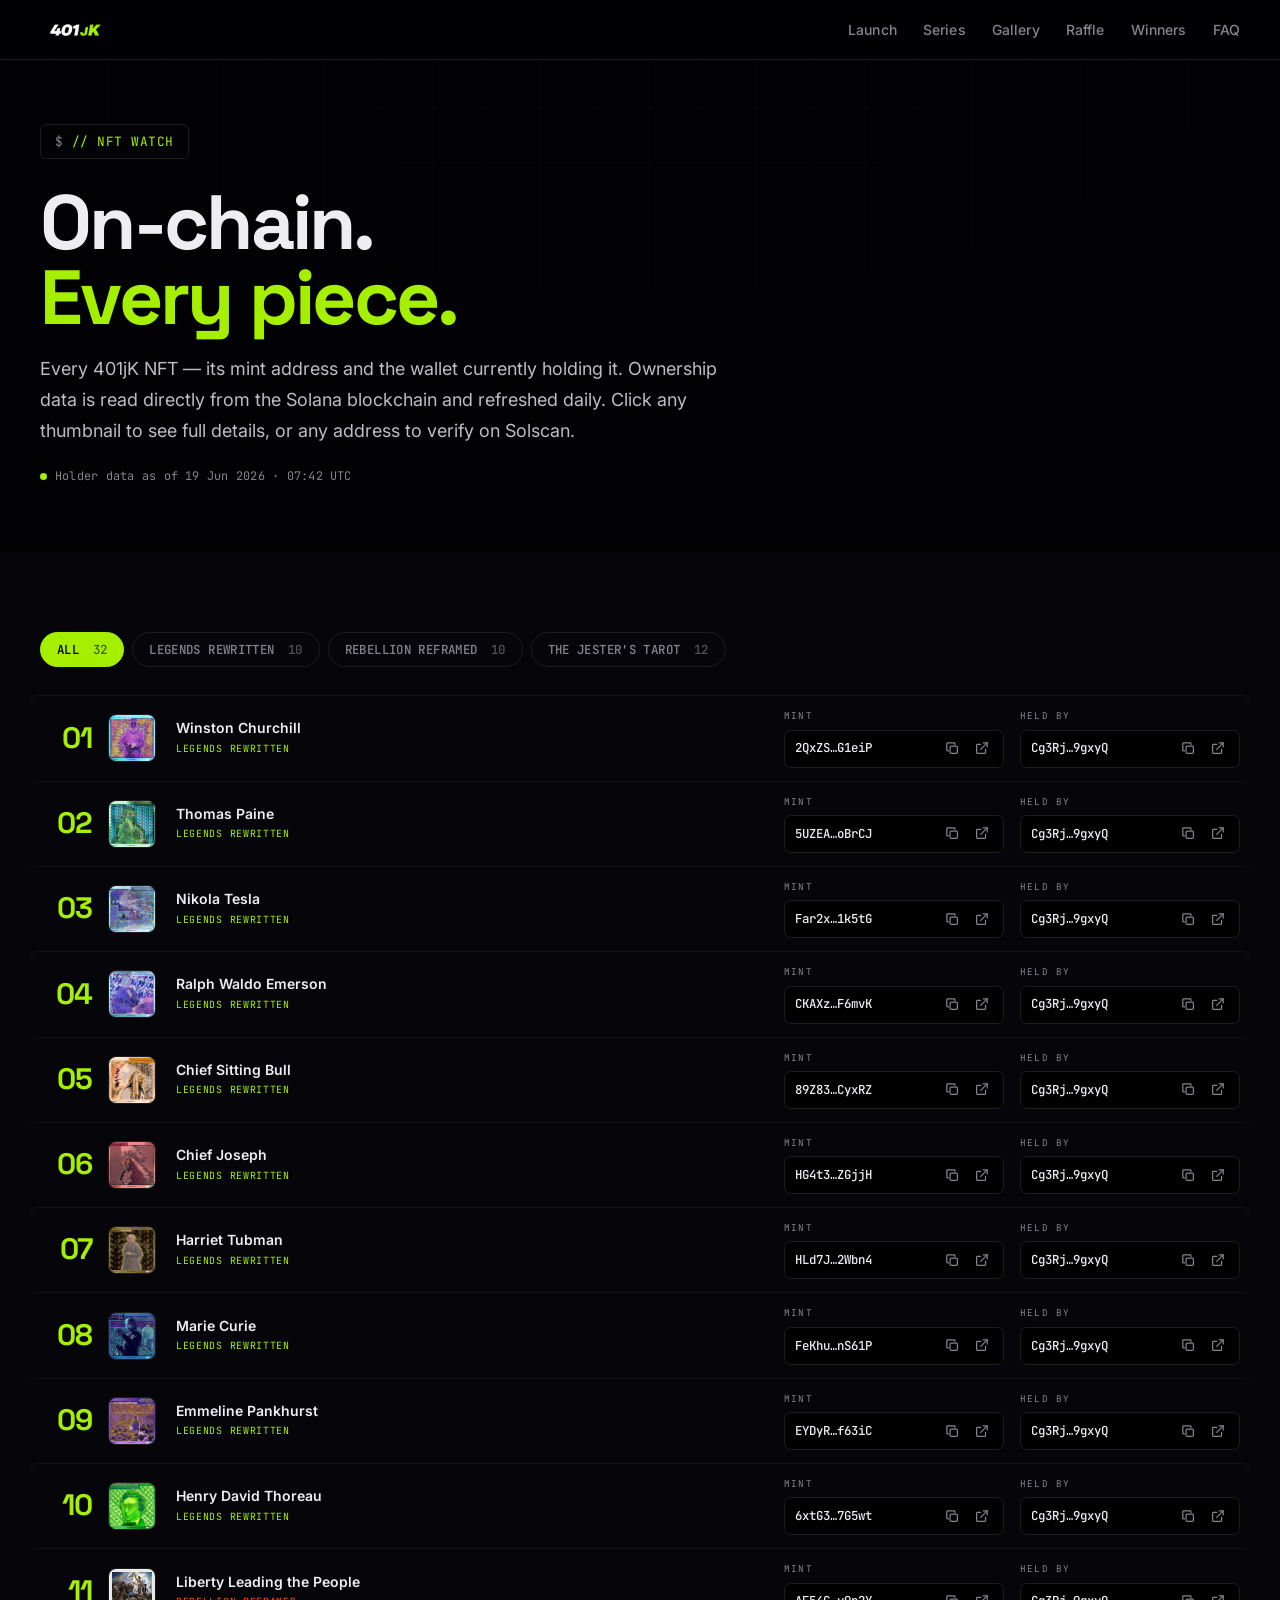
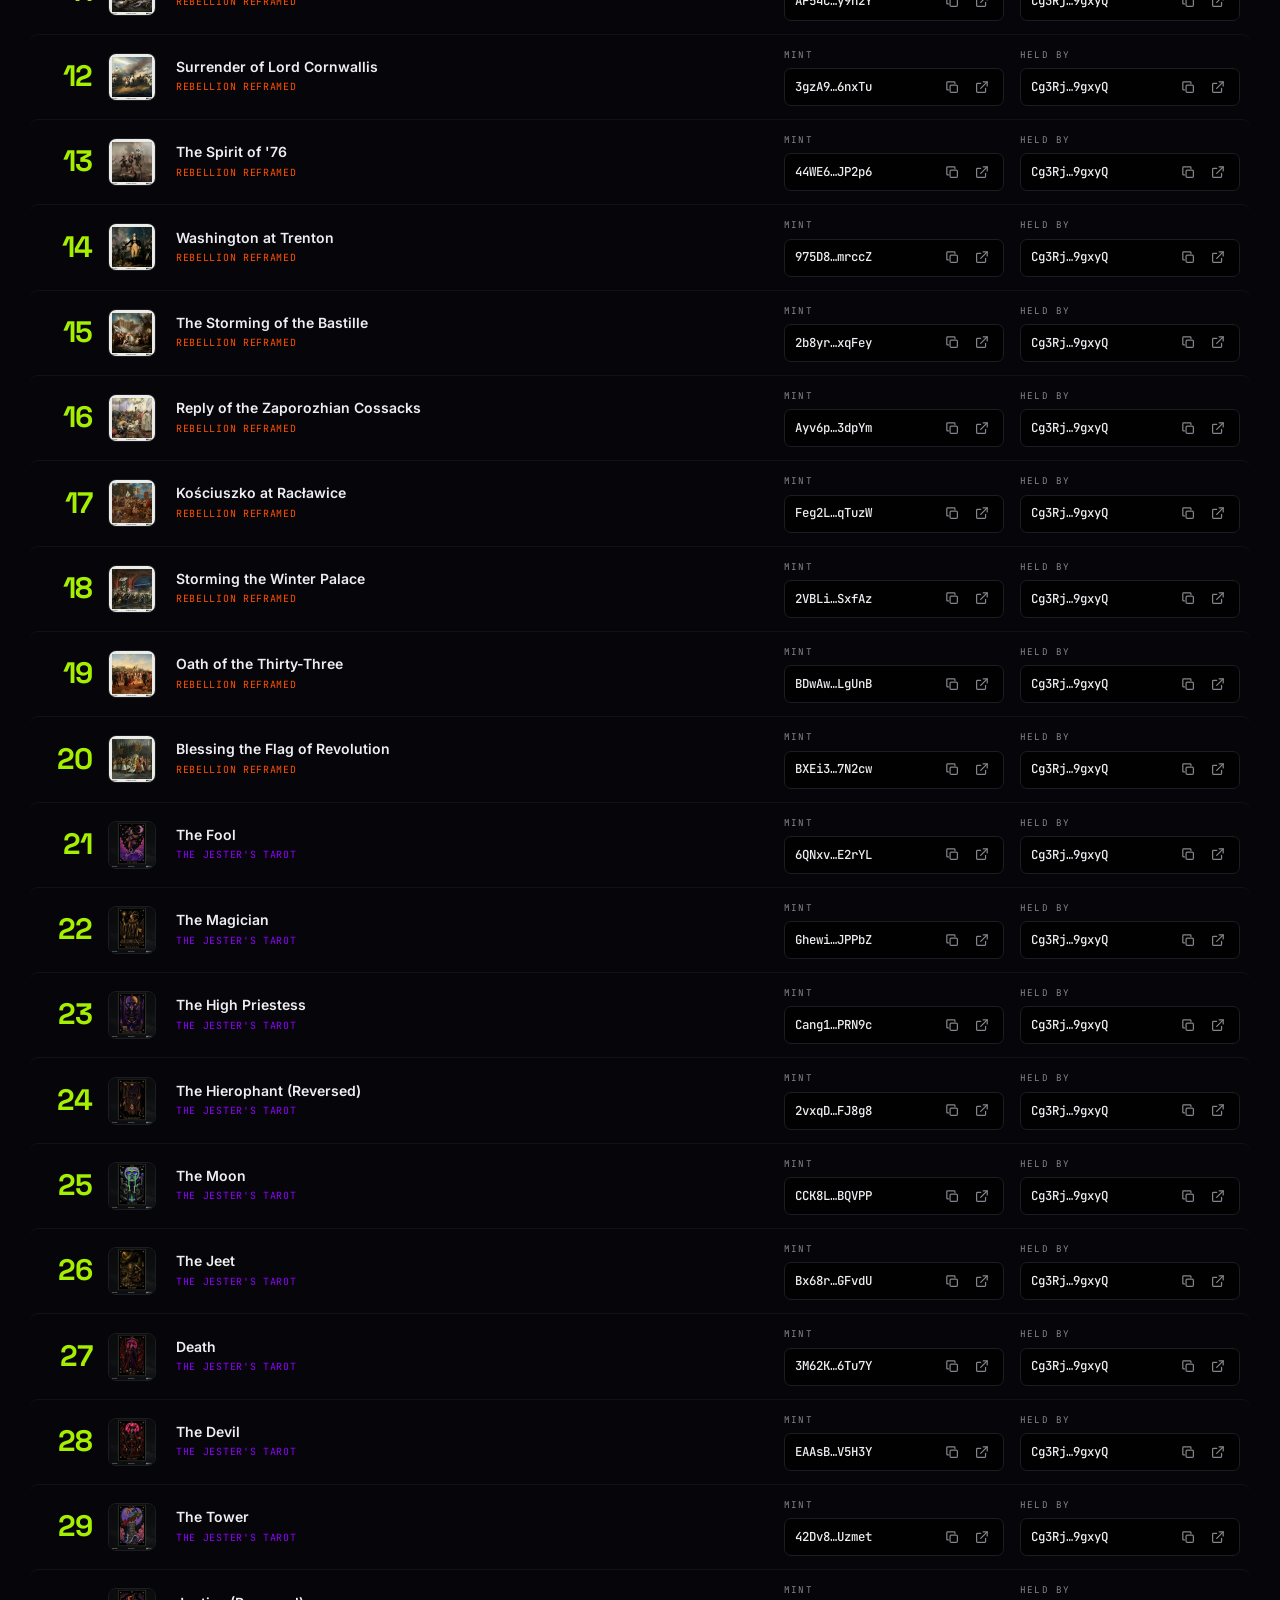
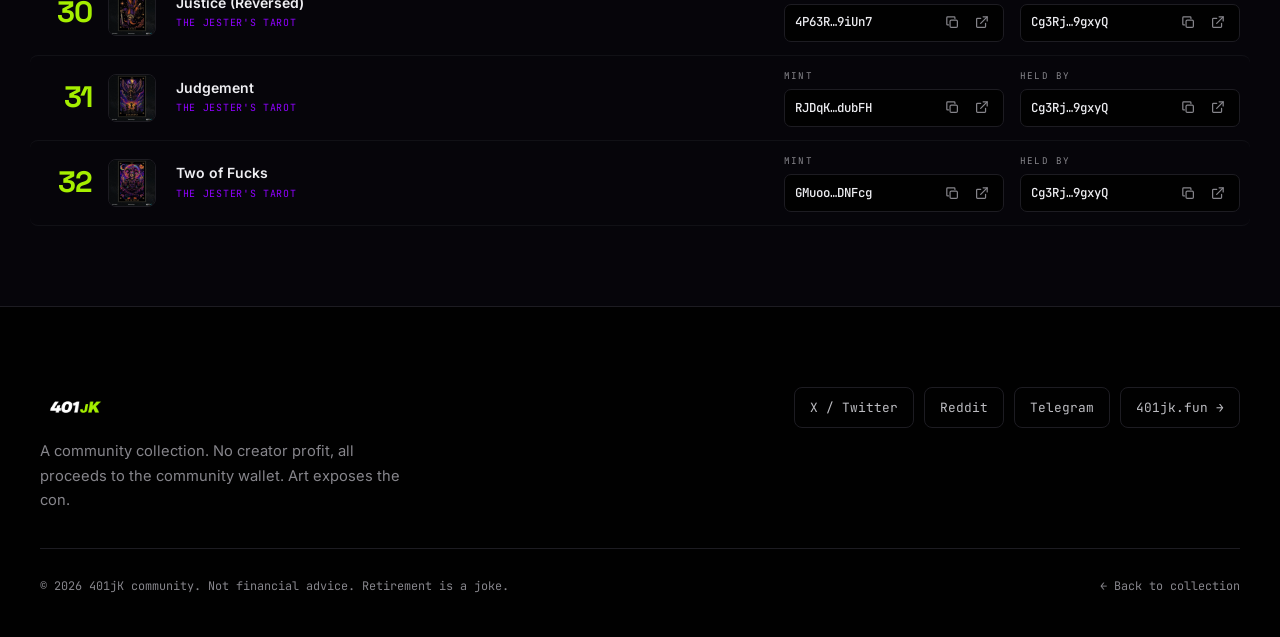
==== commit 6ad3f7cd: "Share lightbox between main gallery and NFT Watch Extract all lightbox logic (initLightbox, openLigh" ====
--- a/nft-watch/index.html
+++ b/nft-watch/index.html
@@ -95,7 +95,6 @@
       display: grid;
       grid-template-columns: 52px 52px 1fr minmax(190px, 220px) minmax(190px, 220px);
       column-gap: 16px;
-      row-gap: 0;
       align-items: center;
       padding: 13px 10px;
       margin-inline: -10px;
@@ -106,7 +105,7 @@
     .watch-row:last-child { border-bottom: 1px solid var(--border-subtle); }
     .watch-row:hover { background: var(--surface); }
 
-    /* NFT number — 2-digit, green, large */
+    /* NFT number */
     .watch-num {
       font-family: var(--font-display);
       font-size: 1.85rem;
@@ -118,17 +117,42 @@
       user-select: none;
     }
 
-    /* Thumbnail */
+    /* Thumbnail — button wrapper for accessibility */
+    .watch-thumb-btn {
+      display: block;
+      padding: 0;
+      background: none;
+      border: none;
+      border-radius: 8px;
+      cursor: pointer;
+      flex-shrink: 0;
+      position: relative;
+    }
+    .watch-thumb-btn::after {
+      content: '';
+      position: absolute; inset: 0;
+      border-radius: 8px;
+      border: 1.5px solid transparent;
+      transition: border-color 160ms, box-shadow 160ms;
+      pointer-events: none;
+    }
+    .watch-thumb-btn:hover::after {
+      border-color: var(--green);
+      box-shadow: 0 0 14px var(--green-glow);
+    }
+    .watch-thumb-btn:focus-visible { outline: 2px solid var(--green); outline-offset: 3px; }
+
     .watch-thumb {
       width: 48px; height: 48px;
       border-radius: 8px;
       object-fit: cover;
       border: 1px solid var(--border);
       display: block;
-      flex-shrink: 0;
-    }
-
-    /* Title + series label */
+      transition: transform 200ms var(--ease);
+    }
+    .watch-thumb-btn:hover .watch-thumb { transform: scale(1.06); }
+
+    /* Title + series */
     .watch-info { min-width: 0; }
     .watch-name {
       font-size: 0.875rem;
@@ -150,7 +174,7 @@
     .watch-series[data-line="2"] { color: var(--orange); }
     .watch-series[data-line="3"] { color: var(--purple); }
 
-    /* Address block (mint / held-by) */
+    /* Address block */
     .addr-block { min-width: 0; }
     .addr-label {
       font-family: var(--font-mono);
@@ -190,11 +214,9 @@
     .addr-btn:hover, .addr-ext:hover { color: var(--green); background: var(--green-tint); }
     .addr-btn.copied { color: var(--cyan); }
     .addr-btn svg, .addr-ext svg { width: 13px; height: 13px; display: block; }
-
-    /* Placeholder when holder unknown */
     .addr-val.unknown { color: var(--text-muted); font-style: italic; }
 
-    /* Loading state */
+    /* Loading */
     .watch-loading {
       display: flex; align-items: center; gap: 12px;
       padding: 56px 0;
@@ -224,8 +246,9 @@
     @media (max-width: 540px) {
       .watch-num  { font-size: 1.45rem; }
       .watch-thumb { width: 40px; height: 40px; }
-      .addr-val  { font-size: 0.72rem; }
-      .watch-row { column-gap: 10px; }
+      .watch-thumb-btn { width: 40px; height: 40px; }
+      .addr-val   { font-size: 0.72rem; }
+      .watch-row  { column-gap: 10px; }
     }
   </style>
 </head>
@@ -265,7 +288,7 @@
     <div class="wrap">
       <span class="terminal-badge">// NFT WATCH</span>
       <h1 class="watch-h1">On-chain.<br><span class="green">Every piece.</span></h1>
-      <p class="watch-lead">Every 401jK NFT — its mint address and the wallet currently holding it. Ownership data is read directly from the Solana blockchain and refreshed daily. Click any address to verify on Solscan, or copy it to your clipboard.</p>
+      <p class="watch-lead">Every 401jK NFT — its mint address and the wallet currently holding it. Ownership data is read directly from the Solana blockchain and refreshed daily. Click any thumbnail to see full details, or any address to verify on Solscan.</p>
       <div class="watch-status">
         <span class="dot"></span>
         <span id="watch-updated">Loading…</span>
@@ -307,8 +330,36 @@
     </div>
   </footer>
 
-  <script>
-    // ── Nav scroll + hamburger ──────────────────────────────────────────────
+  <!-- ═══════════════════════════════════════════════════════════ LIGHTBOX -->
+  <!-- Identical HTML to main site — shared styles from assets/styles.css -->
+  <div class="lightbox" id="lightbox" role="dialog" aria-modal="true" aria-labelledby="lb-title" aria-hidden="true">
+    <div class="lb-panel" data-accent="green">
+      <button class="lb-close" id="lb-close" aria-label="Close">&times;</button>
+      <button class="lb-nav lb-prev" id="lb-prev" aria-label="Previous piece">&#8249;</button>
+      <button class="lb-nav lb-next" id="lb-next" aria-label="Next piece">&#8250;</button>
+      <span class="lb-counter" id="lb-counter"></span>
+      <figure class="lb-figure">
+        <img id="lb-img" src="" alt="">
+      </figure>
+      <div class="lb-meta">
+        <div class="lb-tags">
+          <span class="lb-tag accent" id="lb-tag-line"></span>
+          <span class="lb-tag" id="lb-tag-id"></span>
+        </div>
+        <h2 class="lb-title" id="lb-title"></h2>
+        <div class="lb-artist" id="lb-artist"></div>
+        <p class="lb-desc" id="lb-desc"></p>
+        <div class="lb-foot">
+          <a id="lb-me" class="btn btn-outline btn-sm" role="button">View NFT on MagicEden</a>
+        </div>
+      </div>
+    </div>
+  </div>
+
+  <script type="module">
+    import { initLightbox, openLightboxFor, setLightboxData } from '../assets/lightbox.js';
+
+    // ── Nav scroll + hamburger ──────────────────────────────────────────
     const navEl = document.getElementById('nav');
     window.addEventListener('scroll', () => {
       navEl.classList.toggle('scrolled', window.scrollY > 8);
@@ -326,7 +377,7 @@
       drawer.classList.remove('open');
     }));
 
-    // ── SVG icons ──────────────────────────────────────────────────────────
+    // ── SVG icons ────────────────────────────────────────────────────────
     const COPY_ICON = `<svg viewBox="0 0 16 16" fill="none" stroke="currentColor" stroke-width="1.5" stroke-linecap="round" stroke-linejoin="round">
       <rect x="5" y="5" width="9" height="9" rx="1.5"/>
       <path d="M3 11H2a1 1 0 0 1-1-1V2a1 1 0 0 1 1-1h8a1 1 0 0 1 1 1v1"/>
@@ -340,10 +391,8 @@
       <line x1="15" y1="1" x2="7" y2="9"/>
     </svg>`;
 
-    // ── Helpers ────────────────────────────────────────────────────────────
-    function trunc(addr) {
-      return addr.slice(0, 5) + '…' + addr.slice(-5);
-    }
+    // ── Helpers ──────────────────────────────────────────────────────────
+    function trunc(addr) { return addr.slice(0, 5) + '…' + addr.slice(-5); }
 
     function makeAddrBlock(label, addr, solscanPath) {
       const wrap = document.createElement('div');
@@ -385,8 +434,7 @@
       wrap.className = 'addr-block';
       wrap.innerHTML = `
         <div class="addr-label">${label}</div>
-        <div class="addr-row"><span class="addr-val unknown">Unknown</span></div>
-      `;
+        <div class="addr-row"><span class="addr-val unknown">Unknown</span></div>`;
       return wrap;
     }
 
@@ -397,27 +445,21 @@
            + d.toLocaleTimeString('en-GB', { hour: '2-digit', minute: '2-digit', timeZoneName: 'short' });
     }
 
-    // ── Wire copy buttons ──────────────────────────────────────────────────
     function wireCopy(container) {
       container.querySelectorAll('.addr-btn').forEach(btn => {
         btn.addEventListener('click', async () => {
-          try {
-            await navigator.clipboard.writeText(btn.dataset.addr);
-          } catch {
-            // Clipboard API unavailable — skip silently
-          }
+          try { await navigator.clipboard.writeText(btn.dataset.addr); } catch { /* skip */ }
           btn.innerHTML = CHECK_ICON;
           btn.classList.add('copied');
-          setTimeout(() => {
-            btn.innerHTML = COPY_ICON;
-            btn.classList.remove('copied');
-          }, 1800);
+          setTimeout(() => { btn.innerHTML = COPY_ICON; btn.classList.remove('copied'); }, 1800);
         });
       });
     }
 
-    // ── Main ───────────────────────────────────────────────────────────────
+    // ── Main ─────────────────────────────────────────────────────────────
     async function init() {
+      initLightbox();
+
       const [colRes, holRes] = await Promise.all([
         fetch('../data/collection.json'),
         fetch('../data/holders.json'),
@@ -425,23 +467,29 @@
       const collection = await colRes.json();
       const holders    = await holRes.json();
 
-      // Updated-at line
+      // Prefix all image paths so they resolve from this subdirectory.
+      // The lightbox reads nft.view directly, so this keeps both in sync.
+      collection.nfts.forEach(n => {
+        n.thumb = '../' + n.thumb;
+        n.view  = '../' + n.view;
+      });
+
+      // Give the lightbox the line metadata it needs for accents + names
+      const lineById = new Map(collection.lines.map(l => [l.id, l]));
+      setLightboxData(lineById);
+
+      // Updated-at
       document.getElementById('watch-updated').textContent =
         'Holder data as of ' + formatDate(holders.updatedAt);
 
-      // Build line lookup
-      const lineMap = {};
-      collection.lines.forEach(l => { lineMap[l.id] = l; });
-
-      // ── Filters ──────────────────────────────────────────────────────────
+      // Filters
       const filtersEl  = document.getElementById('filters');
-      let activeFilter = 0;   // 0 = All
+      let activeFilter = 0;
 
       const filterDefs = [
         { label: 'All', line: 0, count: collection.nfts.length },
         ...collection.lines.map(l => ({
-          label: l.name,
-          line:  l.id,
+          label: l.name, line: l.id,
           count: collection.nfts.filter(n => n.line === l.id).length,
         })),
       ];
@@ -454,26 +502,24 @@
         btn.innerHTML = `${f.label} <span class="ct">${f.count}</span>`;
         btn.addEventListener('click', () => {
           activeFilter = f.line;
-          filtersEl.querySelectorAll('.filter').forEach(b =>
-            b.setAttribute('aria-pressed', 'false'));
+          filtersEl.querySelectorAll('.filter').forEach(b => b.setAttribute('aria-pressed', 'false'));
           btn.setAttribute('aria-pressed', 'true');
           renderRows();
         });
         filtersEl.appendChild(btn);
       });
 
-      // ── Render rows ───────────────────────────────────────────────────────
-      const bodyEl = document.getElementById('watch-body');
+      const bodyEl  = document.getElementById('watch-body');
       const allNfts = collection.nfts;
 
       function renderRows() {
+        // The set the user is currently browsing — also used for lightbox prev/next
         const visible = activeFilter === 0
-          ? allNfts
+          ? allNfts.slice()
           : allNfts.filter(n => n.line === activeFilter);
 
         bodyEl.innerHTML = '';
-
-        if (visible.length === 0) {
+        if (!visible.length) {
           bodyEl.innerHTML = '<div class="watch-loading">No NFTs found.</div>';
           return;
         }
@@ -482,12 +528,10 @@
         list.className = 'watch-list';
 
         visible.forEach(nft => {
-          // Global sequential number (1-indexed)
-          const num   = String(allNfts.indexOf(nft) + 1).padStart(2, '0');
-          const line  = lineMap[nft.line];
-          const owner = holders.holders[nft.mintAddress]?.owner ?? null;
-
-          // ── Row ──
+          const num     = String(allNfts.indexOf(nft) + 1).padStart(2, '0');
+          const line    = lineById.get(nft.line);
+          const owner   = holders.holders[nft.mintAddress]?.owner ?? null;
+
           const row = document.createElement('div');
           row.className = 'watch-row';
           row.setAttribute('data-line', nft.line);
@@ -498,14 +542,20 @@
           numEl.textContent = num;
           numEl.setAttribute('aria-label', `NFT ${num}`);
 
-          // Thumbnail
+          // Thumbnail button — opens the shared lightbox
+          const thumbBtn = document.createElement('button');
+          thumbBtn.className = 'watch-thumb-btn';
+          thumbBtn.setAttribute('aria-label', `View details for ${nft.title}`);
+          thumbBtn.addEventListener('click', () => openLightboxFor(nft.id, visible));
+
           const img = document.createElement('img');
           img.className = 'watch-thumb';
-          img.src      = '../' + nft.thumb;
-          img.alt      = nft.alt || nft.title;
-          img.loading  = 'lazy';
-          img.width    = 48;
-          img.height   = 48;
+          img.src     = nft.thumb;   // already prefixed with ../
+          img.alt     = nft.alt || nft.title;
+          img.loading = 'lazy';
+          img.width   = 48;
+          img.height  = 48;
+          thumbBtn.appendChild(img);
 
           // Info
           const info = document.createElement('div');
@@ -526,7 +576,7 @@
             ? makeAddrBlock('HELD BY', owner, 'account')
             : makeUnknownBlock('HELD BY');
 
-          row.append(numEl, img, info, mintBlock, walletBlock);
+          row.append(numEl, thumbBtn, info, mintBlock, walletBlock);
           list.appendChild(row);
         });
 
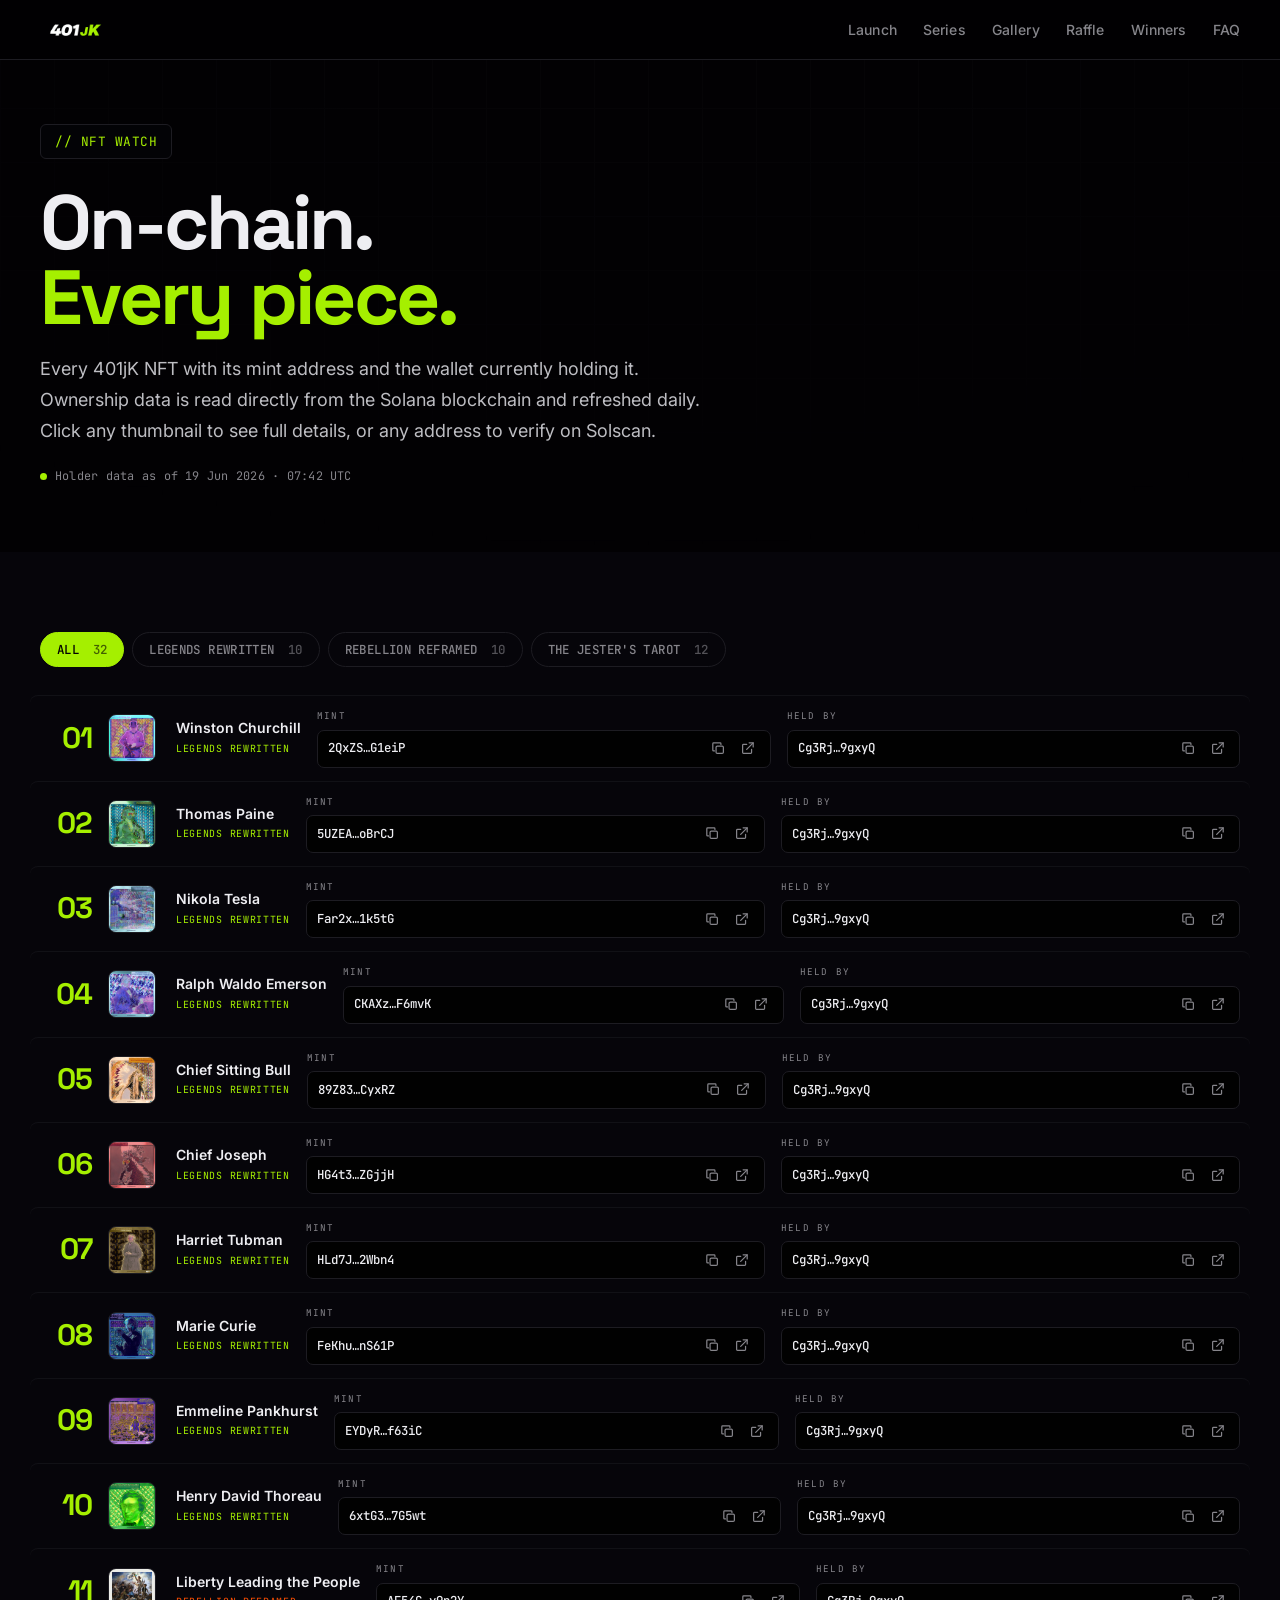
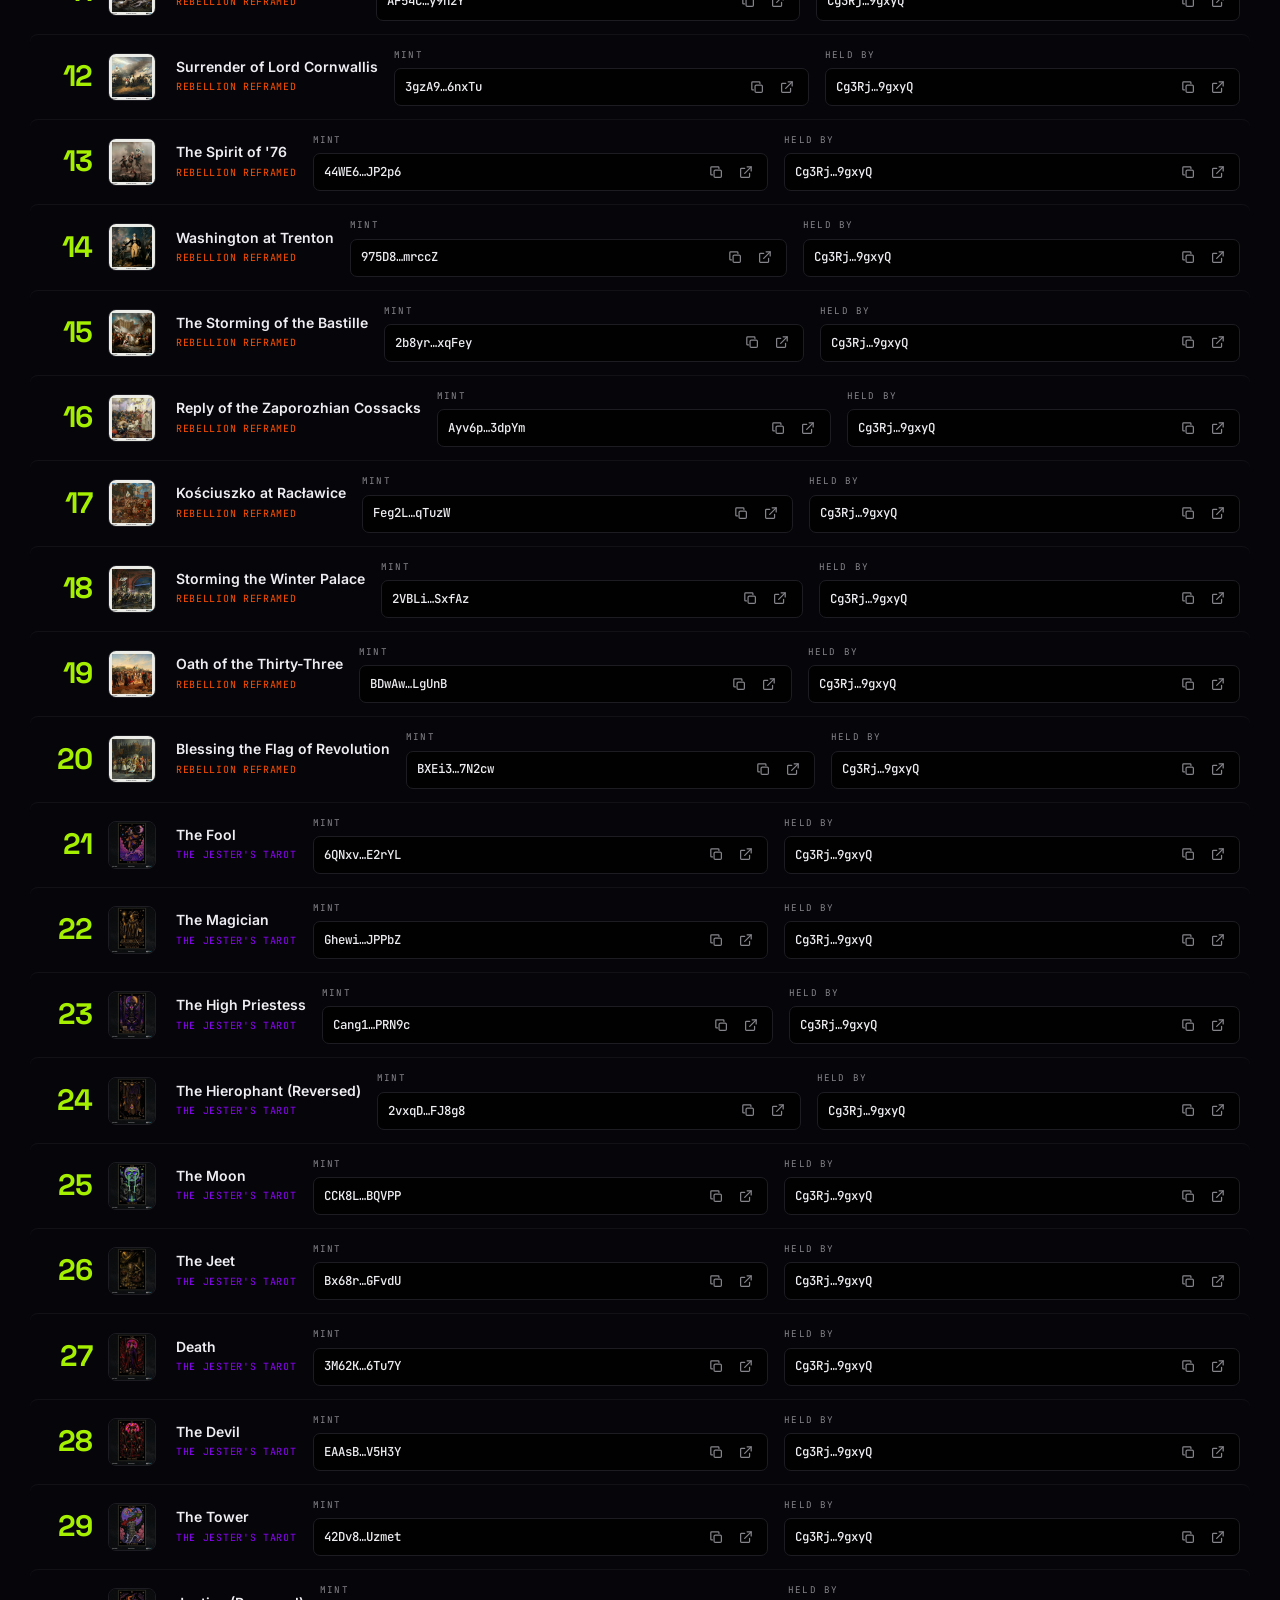
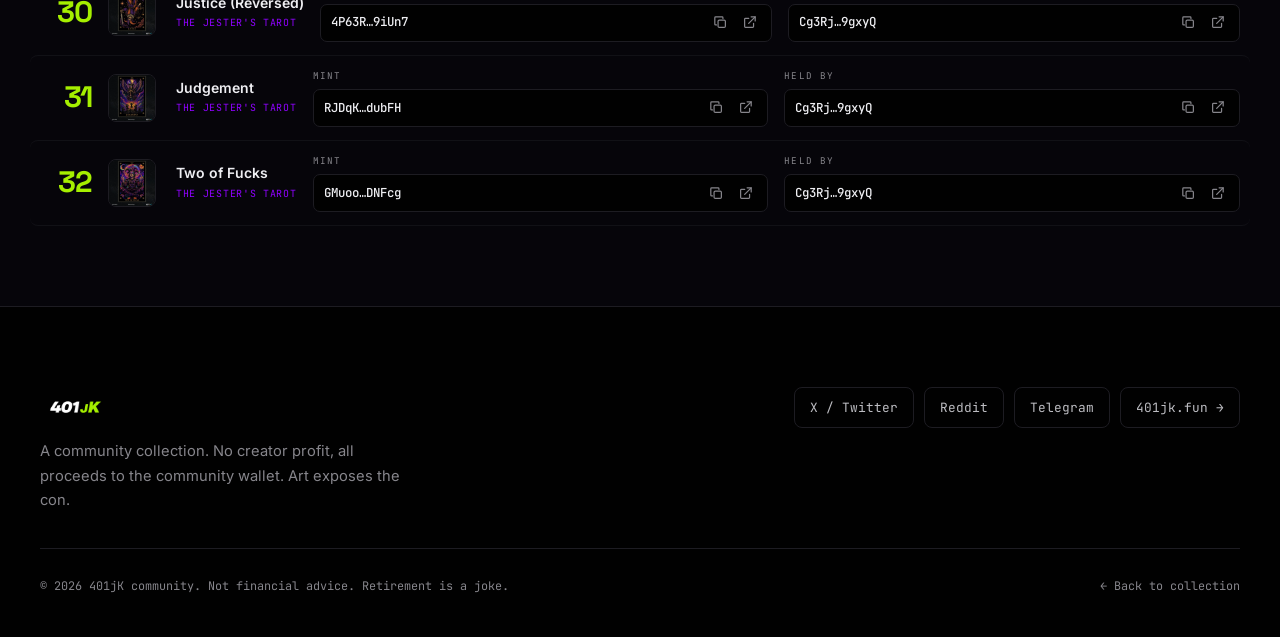
==== commit 983763ea: "fix(nft-watch): badge dollar sign, em dash, desktop layout gap - Remove $ prefix from NFT Watch term" ====
--- a/nft-watch/index.html
+++ b/nft-watch/index.html
@@ -35,6 +35,7 @@
               mask-image: radial-gradient(ellipse 90% 100% at 50% 0%, #000 30%, transparent 100%);
     }
     .watch-header .wrap { position: relative; z-index: 1; }
+    .watch-header .terminal-badge::before { content: none; }
 
     .watch-h1 {
       font-family: var(--font-display);
@@ -93,7 +94,7 @@
 
     .watch-row {
       display: grid;
-      grid-template-columns: 52px 52px 1fr minmax(190px, 220px) minmax(190px, 220px);
+      grid-template-columns: 52px 52px auto 1fr 1fr;
       column-gap: 16px;
       align-items: center;
       padding: 13px 10px;
@@ -288,7 +289,7 @@
     <div class="wrap">
       <span class="terminal-badge">// NFT WATCH</span>
       <h1 class="watch-h1">On-chain.<br><span class="green">Every piece.</span></h1>
-      <p class="watch-lead">Every 401jK NFT — its mint address and the wallet currently holding it. Ownership data is read directly from the Solana blockchain and refreshed daily. Click any thumbnail to see full details, or any address to verify on Solscan.</p>
+      <p class="watch-lead">Every 401jK NFT with its mint address and the wallet currently holding it. Ownership data is read directly from the Solana blockchain and refreshed daily. Click any thumbnail to see full details, or any address to verify on Solscan.</p>
       <div class="watch-status">
         <span class="dot"></span>
         <span id="watch-updated">Loading…</span>
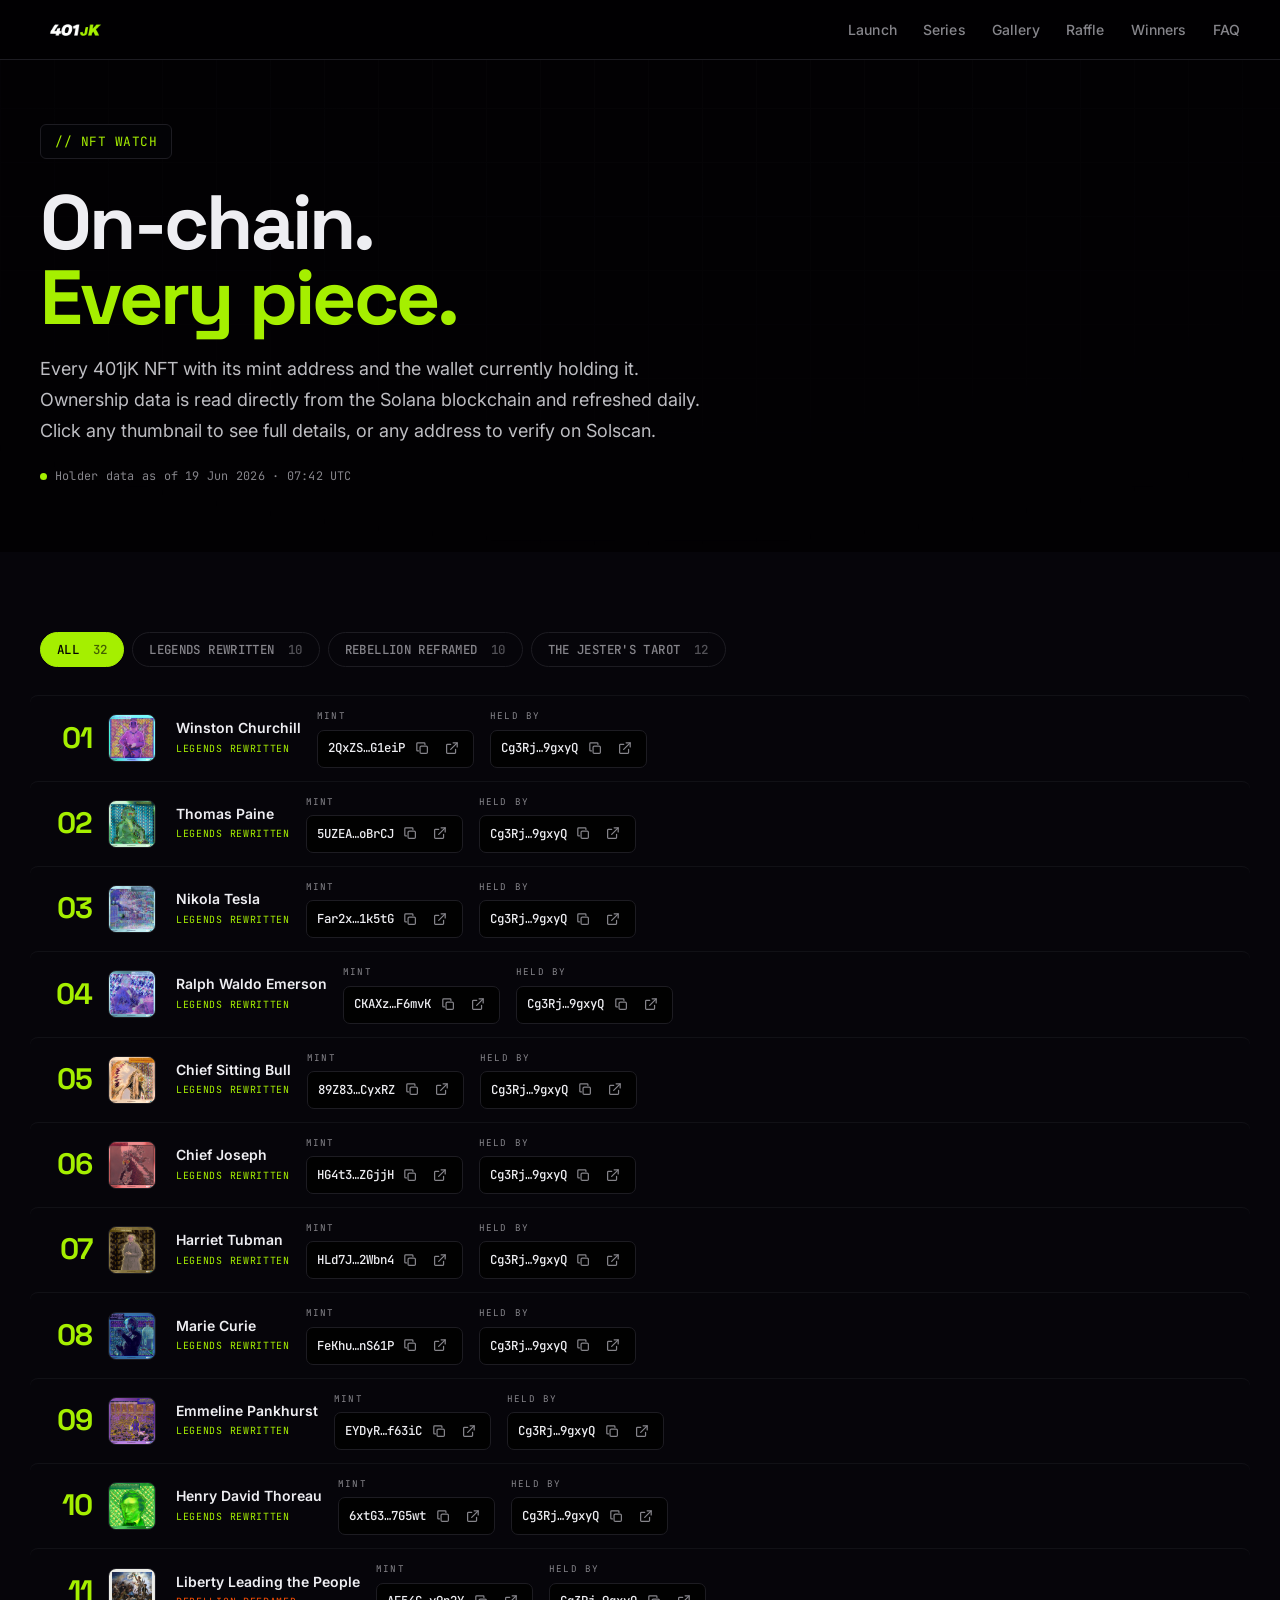
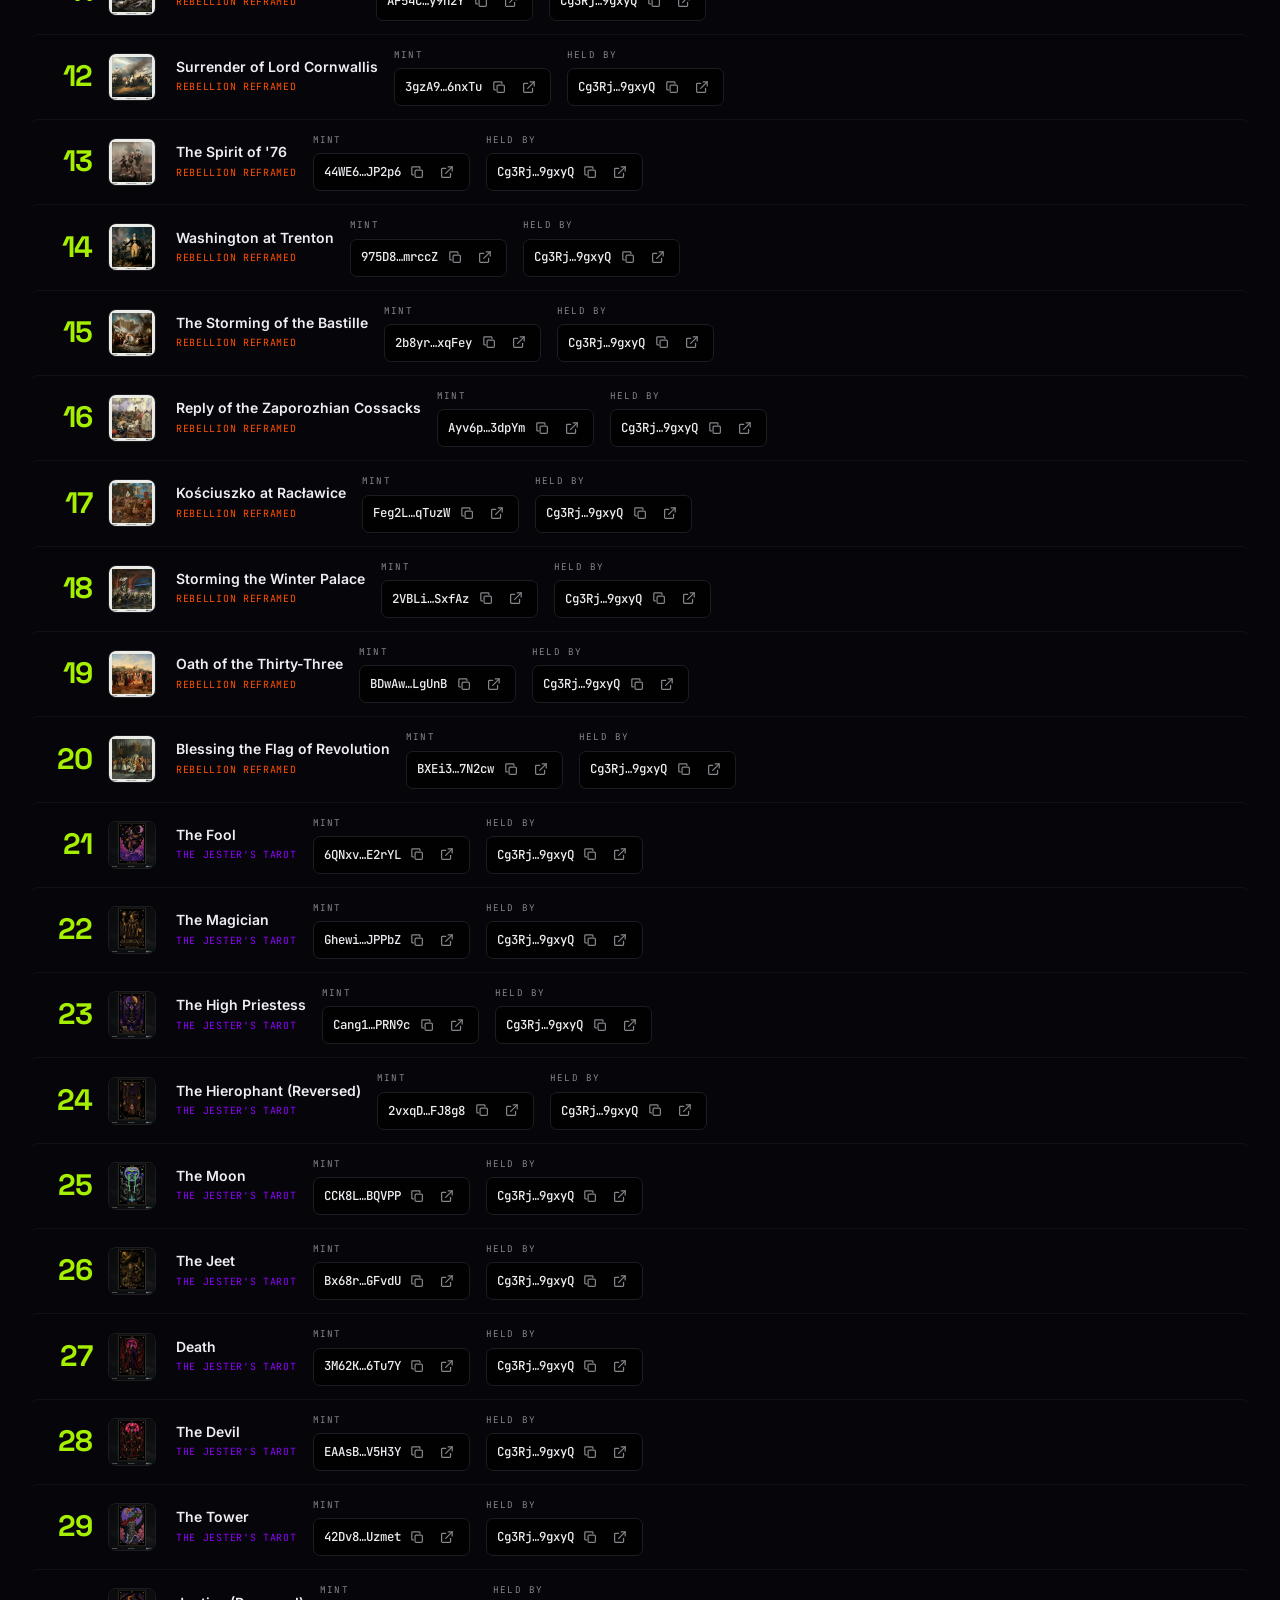
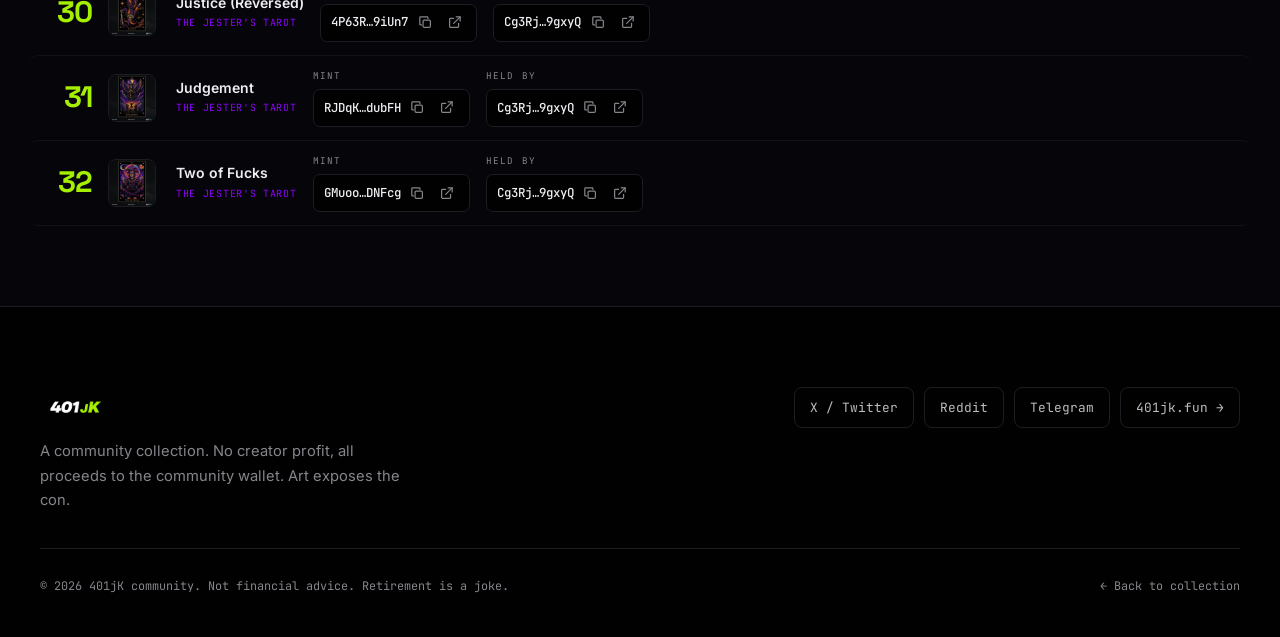
==== commit 348f0dea: "fix(nft-watch): use max-content for all three content columns Name, mint, and held-by columns now si" ====
--- a/nft-watch/index.html
+++ b/nft-watch/index.html
@@ -94,7 +94,7 @@
 
     .watch-row {
       display: grid;
-      grid-template-columns: 52px 52px auto 1fr 1fr;
+      grid-template-columns: 52px 52px max-content max-content max-content;
       column-gap: 16px;
       align-items: center;
       padding: 13px 10px;
--- a/assets/styles.css
+++ b/assets/styles.css
@@ -44,6 +44,7 @@
 
 /* ------------------------------------------------------------------ RESET */
 *, *::before, *::after { box-sizing: border-box; margin: 0; padding: 0; }
+[hidden] { display: none !important; }
 html { scroll-behavior: smooth; }
 body {
   background: var(--bg);
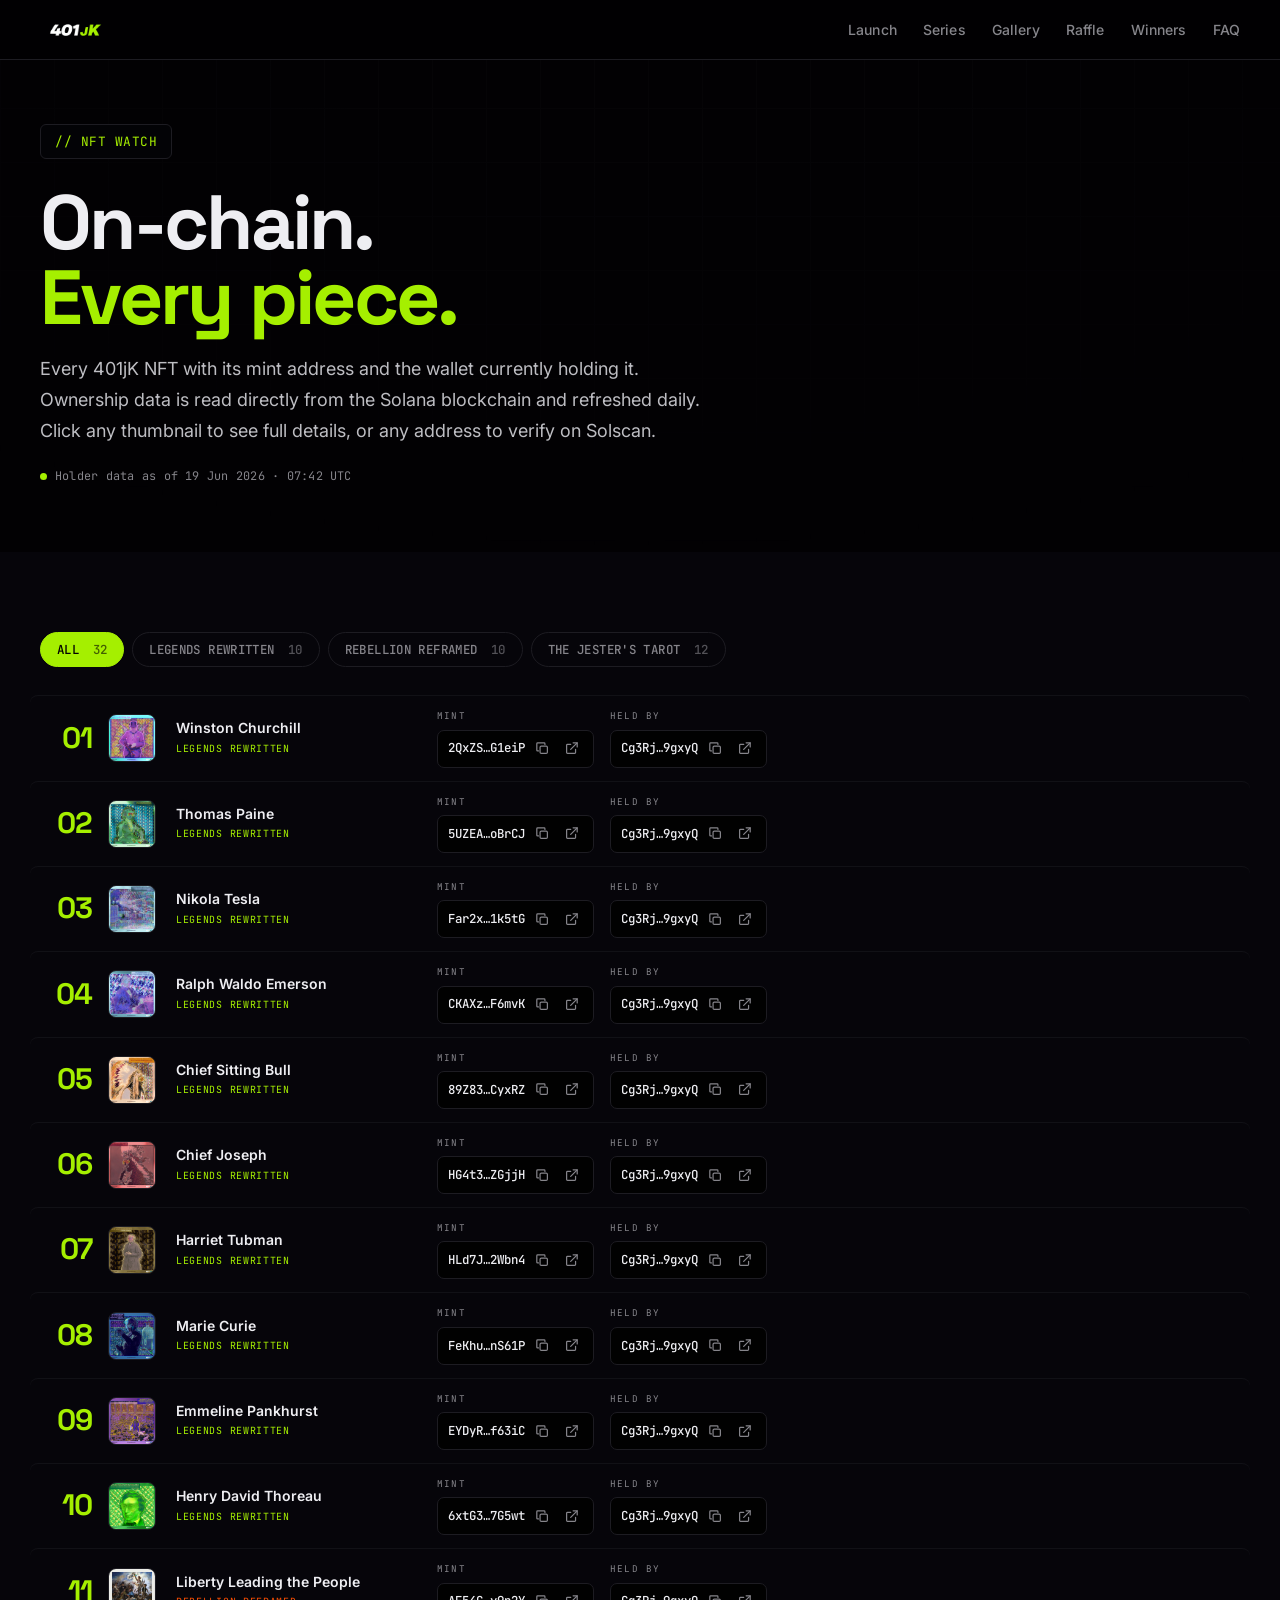
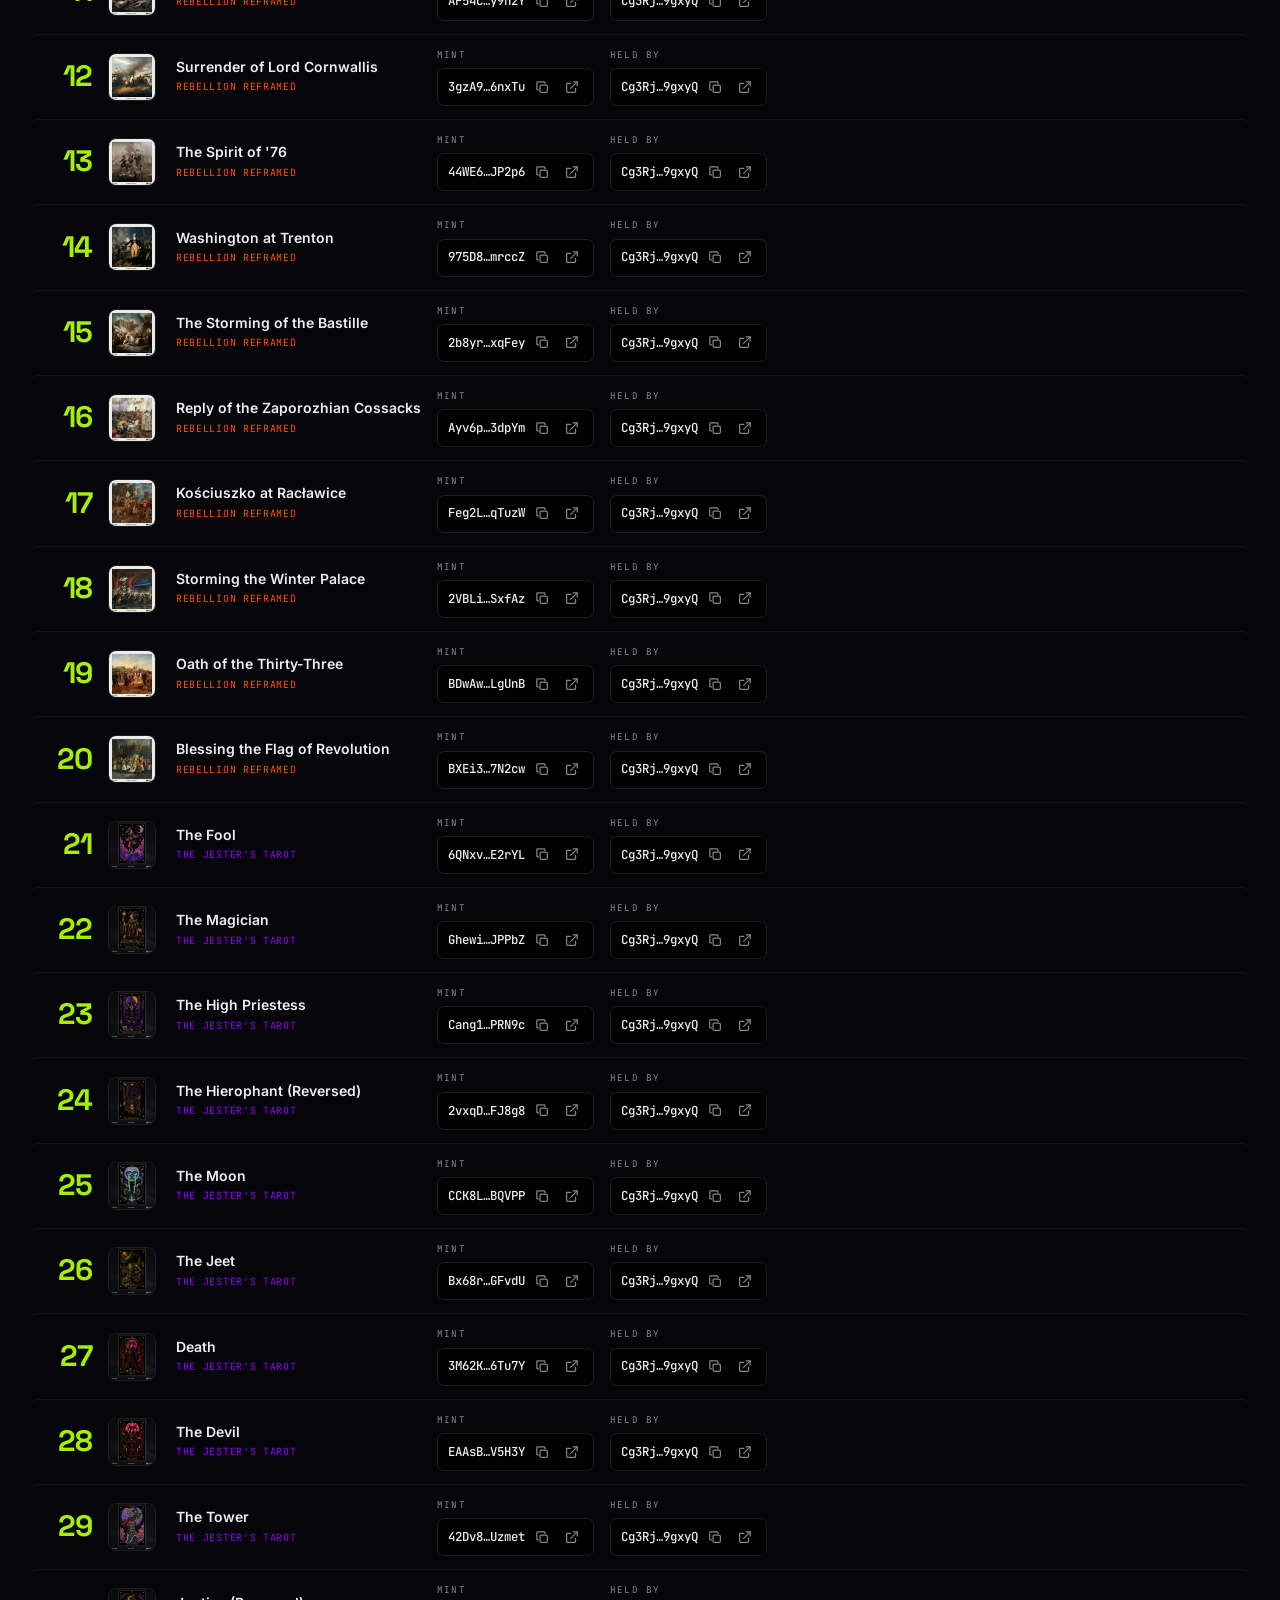
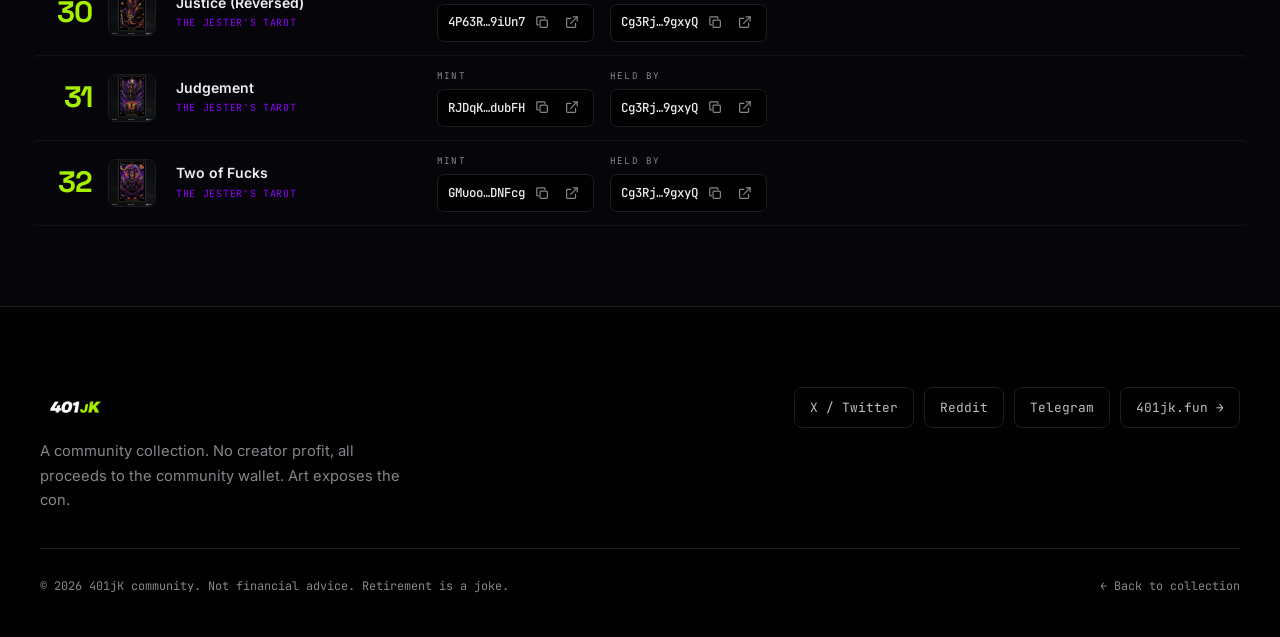
==== commit 47ed89df: "fix(nft-watch): calibrate column widths in JS after render Each watch-row is its own grid so CSS max" ====
--- a/nft-watch/index.html
+++ b/nft-watch/index.html
@@ -583,7 +583,41 @@
 
         bodyEl.appendChild(list);
         wireCopy(bodyEl);
+        calibrateColumns();
       }
+
+      function calibrateColumns() {
+        const rows = bodyEl.querySelectorAll('.watch-row');
+        if (!rows.length) return;
+
+        // On mobile the grid is a different 3-column layout — clear any
+        // inline override and let the media query handle it.
+        if (window.innerWidth <= 860) {
+          rows.forEach(r => { r.style.gridTemplateColumns = ''; });
+          return;
+        }
+
+        // Measure the rendered widths of each column type across all rows,
+        // then apply a single consistent value so every row aligns.
+        let maxInfoW = 0;
+        let maxAddrW = 0;
+        rows.forEach(row => {
+          const info  = row.querySelector('.watch-info');
+          const addrs = row.querySelectorAll('.addr-block');
+          if (info) maxInfoW = Math.max(maxInfoW, info.offsetWidth);
+          addrs.forEach(a => { maxAddrW = Math.max(maxAddrW, a.offsetWidth); });
+        });
+        if (!maxInfoW) return;
+
+        const cols = `52px 52px ${maxInfoW}px ${maxAddrW}px ${maxAddrW}px`;
+        rows.forEach(r => { r.style.gridTemplateColumns = cols; });
+      }
+
+      let resizeTimer;
+      window.addEventListener('resize', () => {
+        clearTimeout(resizeTimer);
+        resizeTimer = setTimeout(calibrateColumns, 120);
+      }, { passive: true });
 
       renderRows();
     }
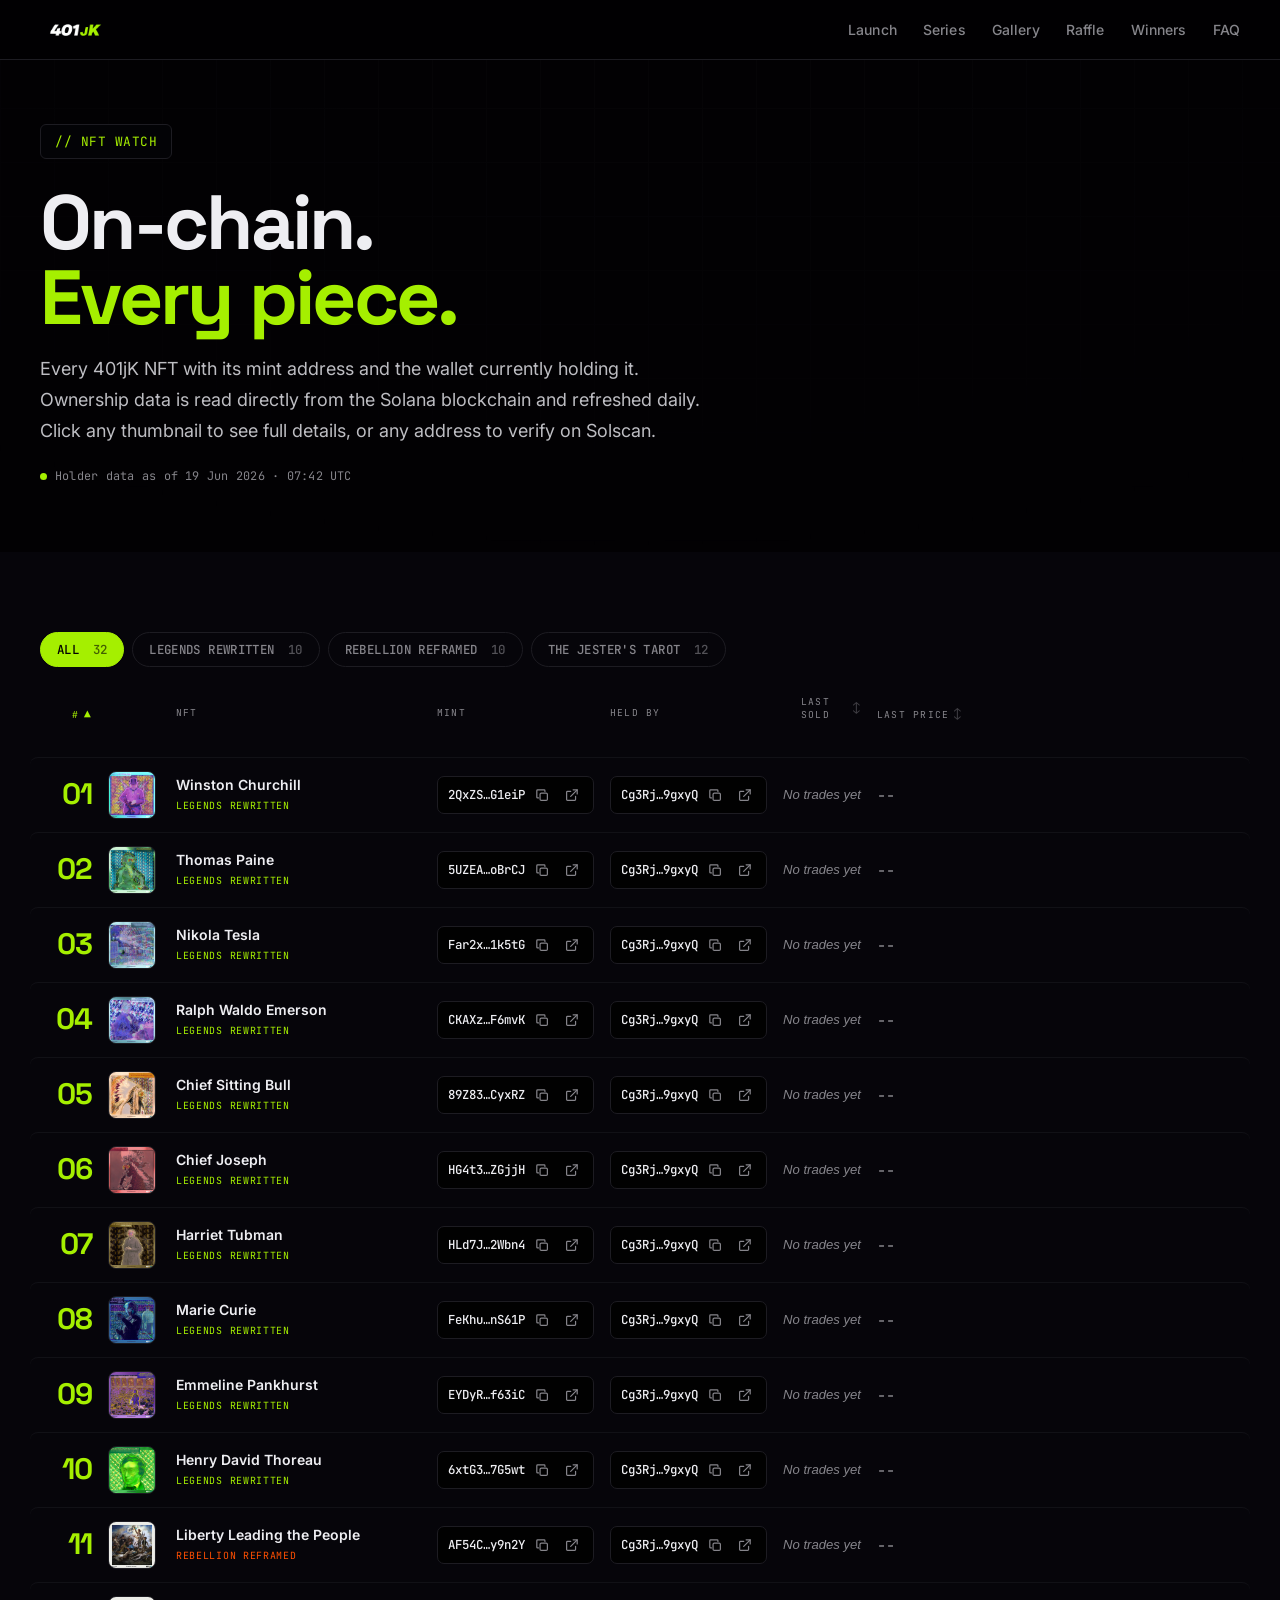
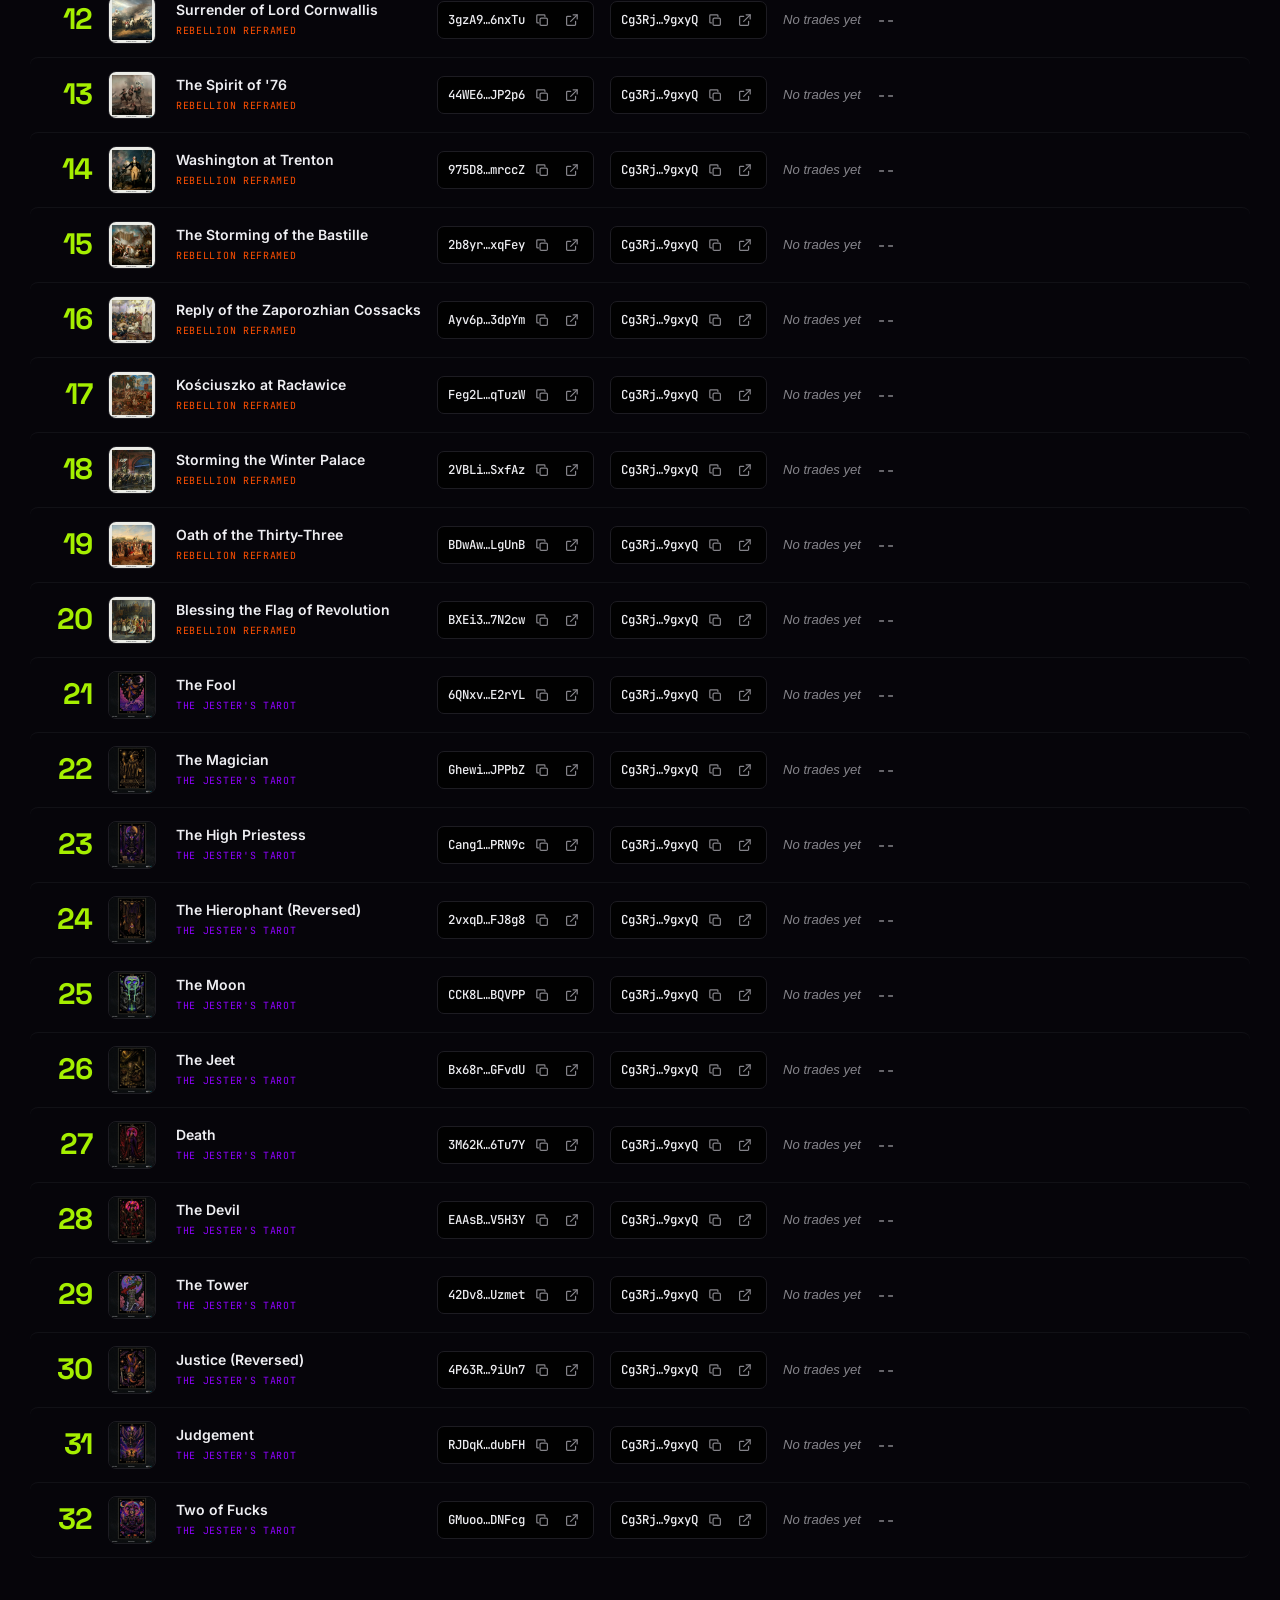
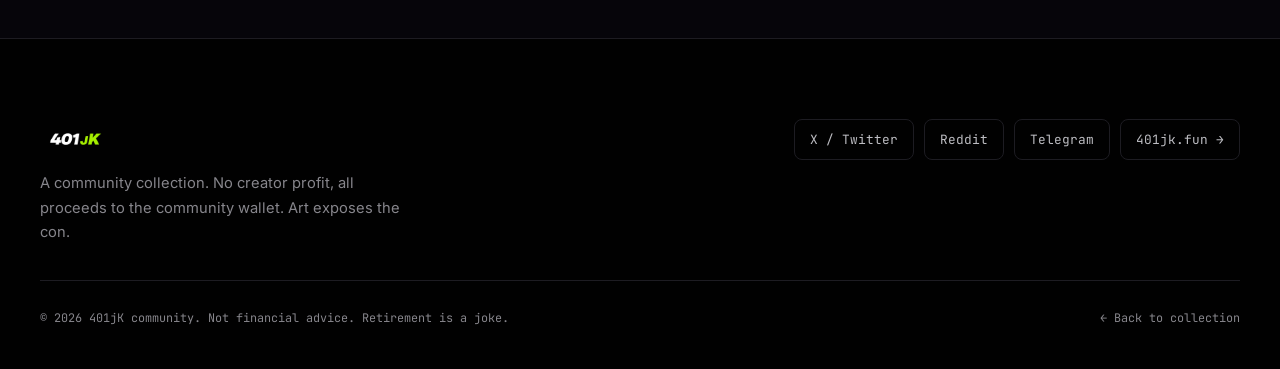
==== commit 72f5486e: "feat(nft-watch): last-sold + last-price columns with sortable headers Back end: - scripts/update-tra" ====
--- a/nft-watch/index.html
+++ b/nft-watch/index.html
@@ -94,7 +94,7 @@
 
     .watch-row {
       display: grid;
-      grid-template-columns: 52px 52px max-content max-content max-content;
+      grid-template-columns: 52px 52px max-content max-content max-content max-content max-content;
       column-gap: 16px;
       align-items: center;
       padding: 13px 10px;
@@ -217,6 +217,72 @@
     .addr-btn svg, .addr-ext svg { width: 13px; height: 13px; display: block; }
     .addr-val.unknown { color: var(--text-muted); font-style: italic; }
 
+    /* Last sold + last price cells */
+    .meta-block { min-width: 0; }
+    .meta-label {
+      font-family: var(--font-mono);
+      font-size: 0.58rem;
+      text-transform: uppercase;
+      letter-spacing: 0.13em;
+      color: var(--text-muted);
+      margin-bottom: 5px;
+    }
+    .meta-rel {
+      font-size: 0.82rem;
+      font-weight: 600;
+      color: var(--text-primary);
+      line-height: 1.2;
+      white-space: nowrap;
+    }
+    .meta-abs {
+      font-family: var(--font-mono);
+      font-size: 0.66rem;
+      color: var(--text-muted);
+      margin-top: 3px;
+      white-space: nowrap;
+    }
+    .meta-none { font-size: 0.82rem; color: var(--text-muted); font-style: italic; white-space: nowrap; }
+    .price-val {
+      font-family: var(--font-display);
+      font-size: 1.05rem;
+      font-weight: 800;
+      letter-spacing: -0.02em;
+      color: var(--green);
+      white-space: nowrap;
+    }
+    .price-val.none { font-family: var(--font-mono); font-size: 0.95rem; font-weight: 500; color: var(--text-muted); }
+
+    /* Sortable header row (desktop only) */
+    .watch-head {
+      display: none;
+      grid-template-columns: 52px 52px max-content max-content max-content max-content max-content;
+      column-gap: 16px;
+      align-items: end;
+      padding: 0 10px 12px;
+      margin-inline: -10px;
+    }
+    .col-h {
+      font-family: var(--font-mono);
+      font-size: 0.6rem;
+      text-transform: uppercase;
+      letter-spacing: 0.13em;
+      color: var(--text-muted);
+    }
+    button.col-h {
+      display: inline-flex; align-items: center; gap: 5px;
+      background: none; border: none; padding: 0;
+      cursor: pointer;
+      transition: color 130ms;
+    }
+    button.col-h:hover { color: var(--text-body); }
+    button.col-h[aria-sort="ascending"],
+    button.col-h[aria-sort="descending"] { color: var(--green); }
+    .col-h .sort-arrow { font-size: 0.7rem; opacity: 0.45; }
+    button.col-h[aria-sort="ascending"]  .sort-arrow,
+    button.col-h[aria-sort="descending"] .sort-arrow { opacity: 1; }
+    .col-h.num-h { justify-self: end; }
+    .col-h.price-h { /* aligns under price values */ }
+
     /* Loading */
     .watch-loading {
       display: flex; align-items: center; gap: 12px;
@@ -235,14 +301,21 @@
     @keyframes spin { to { transform: rotate(360deg); } }
 
     /* ── RESPONSIVE ── */
+    /* Desktop: show the sortable header, drop redundant per-row labels. */
+    @media (min-width: 861px) {
+      .watch-head { display: grid; }
+      .watch-row .addr-label,
+      .watch-row .meta-label { display: none; }
+    }
     @media (max-width: 860px) {
       .watch-row {
-        grid-template-columns: 44px 44px 1fr;
+        grid-template-columns: 44px 44px 1fr !important;
         grid-template-rows: auto auto;
         row-gap: 10px;
         padding: 14px 10px;
       }
-      .addr-block { grid-column: 1 / -1; }
+      .addr-block,
+      .meta-block { grid-column: 1 / -1; }
     }
     @media (max-width: 540px) {
       .watch-num  { font-size: 1.45rem; }
@@ -446,6 +519,54 @@
            + d.toLocaleTimeString('en-GB', { hour: '2-digit', minute: '2-digit', timeZoneName: 'short' });
     }
 
+    // Relative label, e.g. "3d ago" / "5h ago" / "2mo ago".
+    function relTime(iso) {
+      const s = Math.max(0, Math.floor((Date.now() - Date.parse(iso)) / 1000));
+      if (s < 60) return 'just now';
+      const m = Math.floor(s / 60);   if (m < 60) return m + 'm ago';
+      const h = Math.floor(m / 60);   if (h < 24) return h + 'h ago';
+      const d = Math.floor(h / 24);   if (d < 30) return d + 'd ago';
+      const mo = Math.floor(d / 30);  if (mo < 12) return mo + 'mo ago';
+      return Math.floor(mo / 12) + 'y ago';
+    }
+
+    // US notation, MMM: "Jun 20, 2026".
+    function formatDateUS(iso) {
+      return new Date(iso).toLocaleDateString('en-US', { month: 'short', day: 'numeric', year: 'numeric' });
+    }
+
+    // "2 SOL", "1.5 SOL", "0.401 SOL" — trim trailing zeros.
+    function formatPrice(sol) {
+      return parseFloat(Number(sol).toFixed(4)) + ' SOL';
+    }
+
+    // LAST SOLD cell — relative + absolute date, or "No trades yet".
+    function makeSoldBlock(trade) {
+      const wrap = document.createElement('div');
+      wrap.className = 'meta-block';
+      if (trade) {
+        wrap.innerHTML = `
+          <div class="meta-label">LAST SOLD</div>
+          <div class="meta-rel">${relTime(trade.date)}</div>
+          <div class="meta-abs">${formatDateUS(trade.date)}</div>`;
+      } else {
+        wrap.innerHTML = `
+          <div class="meta-label">LAST SOLD</div>
+          <div class="meta-none">No trades yet</div>`;
+      }
+      return wrap;
+    }
+
+    // LAST PRICE cell — "2 SOL", or "--".
+    function makePriceBlock(trade) {
+      const wrap = document.createElement('div');
+      wrap.className = 'meta-block';
+      wrap.innerHTML = trade
+        ? `<div class="meta-label">LAST PRICE</div><div class="price-val">${formatPrice(trade.priceSol)}</div>`
+        : `<div class="meta-label">LAST PRICE</div><div class="price-val none">--</div>`;
+      return wrap;
+    }
+
     function wireCopy(container) {
       container.querySelectorAll('.addr-btn').forEach(btn => {
         btn.addEventListener('click', async () => {
@@ -461,12 +582,15 @@
     async function init() {
       initLightbox();
 
-      const [colRes, holRes] = await Promise.all([
+      const [colRes, holRes, trdRes] = await Promise.all([
         fetch('../data/collection.json'),
         fetch('../data/holders.json'),
+        fetch('../data/trades.json').catch(() => null),
       ]);
       const collection = await colRes.json();
       const holders    = await holRes.json();
+      // trades.json may be absent/unreachable — degrade to "no trades".
+      const trades = (trdRes && trdRes.ok ? await trdRes.json().catch(() => null) : null)?.trades || {};
 
       // Prefix all image paths so they resolve from this subdirectory.
       // The lightbox reads nft.view directly, so this keeps both in sync.
@@ -513,11 +637,92 @@
       const bodyEl  = document.getElementById('watch-body');
       const allNfts = collection.nfts;
 
+      // Stable 1-based number per NFT (collection order) — for display + sort.
+      const numberOf = new Map(allNfts.map((n, i) => [n, i + 1]));
+      const tradeOf  = (n) => trades[n.mintAddress] || null;
+
+      // Sort state — default: NFT number ascending.
+      let sortKey = 'num';   // 'num' | 'sold' | 'price'
+      let sortDir = 'asc';   // 'asc' | 'desc'
+
+      function compareNfts(a, b) {
+        const an = numberOf.get(a), bn = numberOf.get(b);
+        const dir = sortDir === 'asc' ? 1 : -1;
+
+        if (sortKey === 'num') return (an - bn) * dir;
+
+        // sold / price: untraded pieces always sink to the bottom, ordered
+        // among themselves by NFT number ascending — regardless of direction.
+        const at = tradeOf(a), bt = tradeOf(b);
+        if (!at && !bt) return an - bn;
+        if (!at) return 1;
+        if (!bt) return -1;
+
+        if (sortKey === 'sold') {
+          const da = Date.parse(at.date), db = Date.parse(bt.date);
+          if (da !== db) return (da - db) * dir;
+          if (at.priceSol !== bt.priceSol) return bt.priceSol - at.priceSol; // tie → highest price first
+          return an - bn;                                                    // then number ascending
+        }
+        // price
+        if (at.priceSol !== bt.priceSol) return (at.priceSol - bt.priceSol) * dir;
+        const da = Date.parse(at.date), db = Date.parse(bt.date);
+        if (da !== db) return db - da;   // tie → most recent first
+        return an - bn;                  // then number ascending
+      }
+
+      function onSort(key) {
+        if (sortKey === key) {
+          sortDir = sortDir === 'asc' ? 'desc' : 'asc';
+        } else {
+          sortKey = key;
+          sortDir = key === 'num' ? 'asc' : 'desc'; // dates/prices default high→low
+        }
+        renderRows();
+      }
+
+      function buildHeader() {
+        const head = document.createElement('div');
+        head.className = 'watch-head';
+        const arrow = (k) => sortKey === k
+          ? `<span class="sort-arrow">${sortDir === 'asc' ? '▲' : '▼'}</span>`
+          : `<span class="sort-arrow">↕</span>`;
+        const ariaSort = (k) => sortKey === k ? (sortDir === 'asc' ? 'ascending' : 'descending') : 'none';
+
+        const sortBtn = (key, label, cls) => {
+          const b = document.createElement('button');
+          b.type = 'button';
+          b.className = 'col-h' + (cls ? ' ' + cls : '');
+          b.innerHTML = `${label}${arrow(key)}`;
+          b.setAttribute('aria-sort', ariaSort(key));
+          b.addEventListener('click', () => onSort(key));
+          return b;
+        };
+        const staticH = (label) => {
+          const s = document.createElement('span');
+          s.className = 'col-h';
+          s.textContent = label;
+          return s;
+        };
+
+        head.append(
+          sortBtn('num', '#', 'num-h'),
+          document.createElement('span'),  // thumbnail column (empty)
+          staticH('NFT'),
+          staticH('MINT'),
+          staticH('HELD BY'),
+          sortBtn('sold', 'LAST SOLD'),
+          sortBtn('price', 'LAST PRICE', 'price-h'),
+        );
+        return head;
+      }
+
       function renderRows() {
-        // The set the user is currently browsing — also used for lightbox prev/next
-        const visible = activeFilter === 0
+        // Current filter view, sorted — also drives lightbox prev/next order.
+        const visible = (activeFilter === 0
           ? allNfts.slice()
-          : allNfts.filter(n => n.line === activeFilter);
+          : allNfts.filter(n => n.line === activeFilter)
+        ).sort(compareNfts);
 
         bodyEl.innerHTML = '';
         if (!visible.length) {
@@ -525,13 +730,16 @@
           return;
         }
 
+        bodyEl.appendChild(buildHeader());
+
         const list = document.createElement('div');
         list.className = 'watch-list';
 
         visible.forEach(nft => {
-          const num     = String(allNfts.indexOf(nft) + 1).padStart(2, '0');
+          const num     = String(numberOf.get(nft)).padStart(2, '0');
           const line    = lineById.get(nft.line);
           const owner   = holders.holders[nft.mintAddress]?.owner ?? null;
+          const trade   = tradeOf(nft);
 
           const row = document.createElement('div');
           row.className = 'watch-row';
@@ -571,13 +779,15 @@
           series.textContent = line ? line.name : '';
           info.append(name, series);
 
-          // Address blocks
+          // Address blocks + trade cells (order must match the header)
           const mintBlock   = makeAddrBlock('MINT',    nft.mintAddress, 'token');
           const walletBlock = owner
             ? makeAddrBlock('HELD BY', owner, 'account')
             : makeUnknownBlock('HELD BY');
-
-          row.append(numEl, thumbBtn, info, mintBlock, walletBlock);
+          const soldBlock  = makeSoldBlock(trade);
+          const priceBlock = makePriceBlock(trade);
+
+          row.append(numEl, thumbBtn, info, mintBlock, walletBlock, soldBlock, priceBlock);
           list.appendChild(row);
         });
 
@@ -586,31 +796,40 @@
         calibrateColumns();
       }
 
+      // One injected rule keeps every row AND the header column-aligned.
+      const colStyle = document.createElement('style');
+      document.head.appendChild(colStyle);
+
       function calibrateColumns() {
+        // Mobile uses a different stacked grid (media query) — no override.
+        if (window.innerWidth <= 860) { colStyle.textContent = ''; return; }
+
+        // Reset to natural max-content widths before measuring, so re-sorts /
+        // filter changes don't measure a previously-forced (stale) width.
+        colStyle.textContent = '';
+
         const rows = bodyEl.querySelectorAll('.watch-row');
+        const head = bodyEl.querySelector('.watch-head');
         if (!rows.length) return;
 
-        // On mobile the grid is a different 3-column layout — clear any
-        // inline override and let the media query handle it.
-        if (window.innerWidth <= 860) {
-          rows.forEach(r => { r.style.gridTemplateColumns = ''; });
-          return;
-        }
-
-        // Measure the rendered widths of each column type across all rows,
-        // then apply a single consistent value so every row aligns.
-        let maxInfoW = 0;
-        let maxAddrW = 0;
-        rows.forEach(row => {
-          const info  = row.querySelector('.watch-info');
-          const addrs = row.querySelectorAll('.addr-block');
-          if (info) maxInfoW = Math.max(maxInfoW, info.offsetWidth);
-          addrs.forEach(a => { maxAddrW = Math.max(maxAddrW, a.offsetWidth); });
-        });
-        if (!maxInfoW) return;
-
-        const cols = `52px 52px ${maxInfoW}px ${maxAddrW}px ${maxAddrW}px`;
-        rows.forEach(r => { r.style.gridTemplateColumns = cols; });
+        // Per-column max content width across every row + the header labels.
+        // Columns: 0 num, 1 thumb (both fixed 52px), 2 NFT, 3 mint, 4 held, 5 sold, 6 price.
+        const w = [52, 52, 0, 0, 0, 0, 0];
+        const measure = (el) => {
+          for (let c = 2; c < 7; c++) {
+            const ch = el.children[c];
+            if (ch) w[c] = Math.max(w[c], ch.offsetWidth);
+          }
+        };
+        rows.forEach(measure);
+        if (head) measure(head);
+        if (!w[2]) return;
+
+        // MINT + HELD BY share one width (identical structure → same column).
+        const addr = Math.max(w[3], w[4]);
+        const cols = `52px 52px ${w[2]}px ${addr}px ${addr}px ${w[5]}px ${w[6]}px`;
+        colStyle.textContent =
+          `.watch-list .watch-row, #watch-body .watch-head { grid-template-columns: ${cols}; }`;
       }
 
       let resizeTimer;
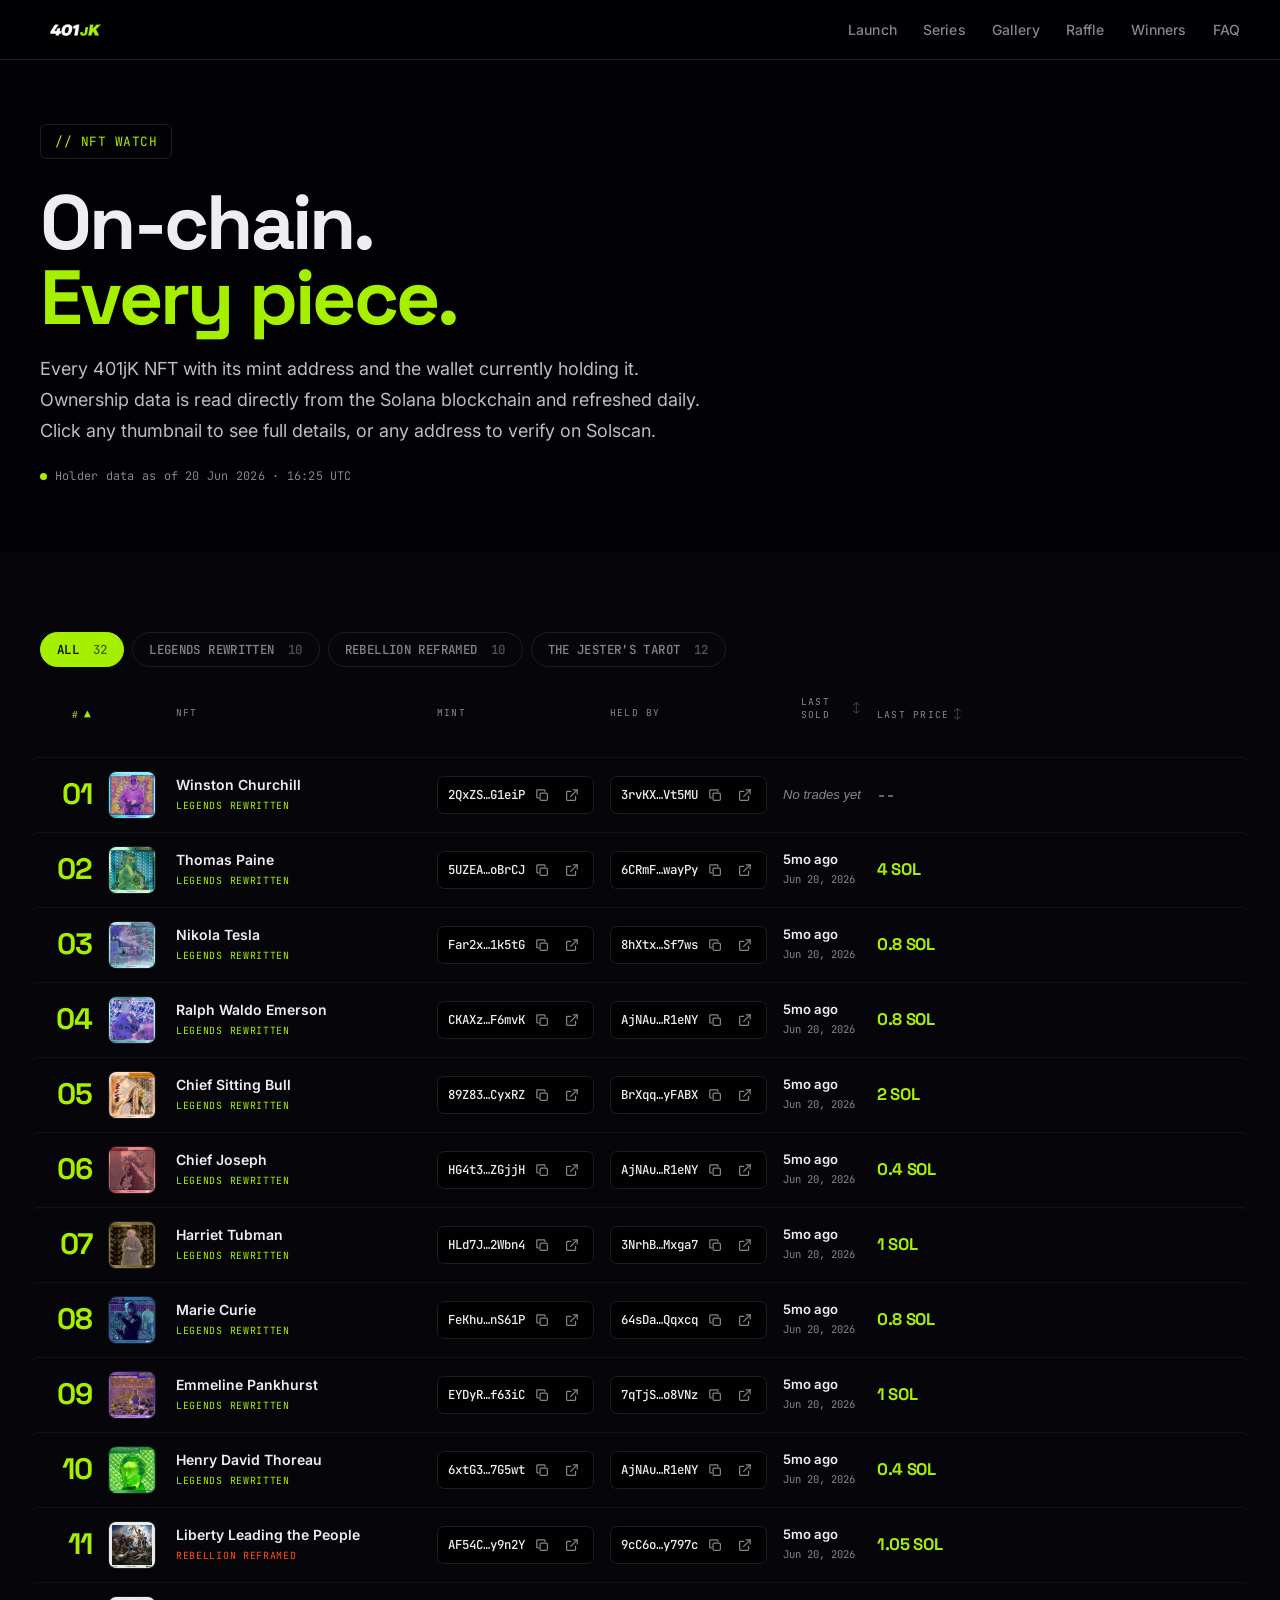
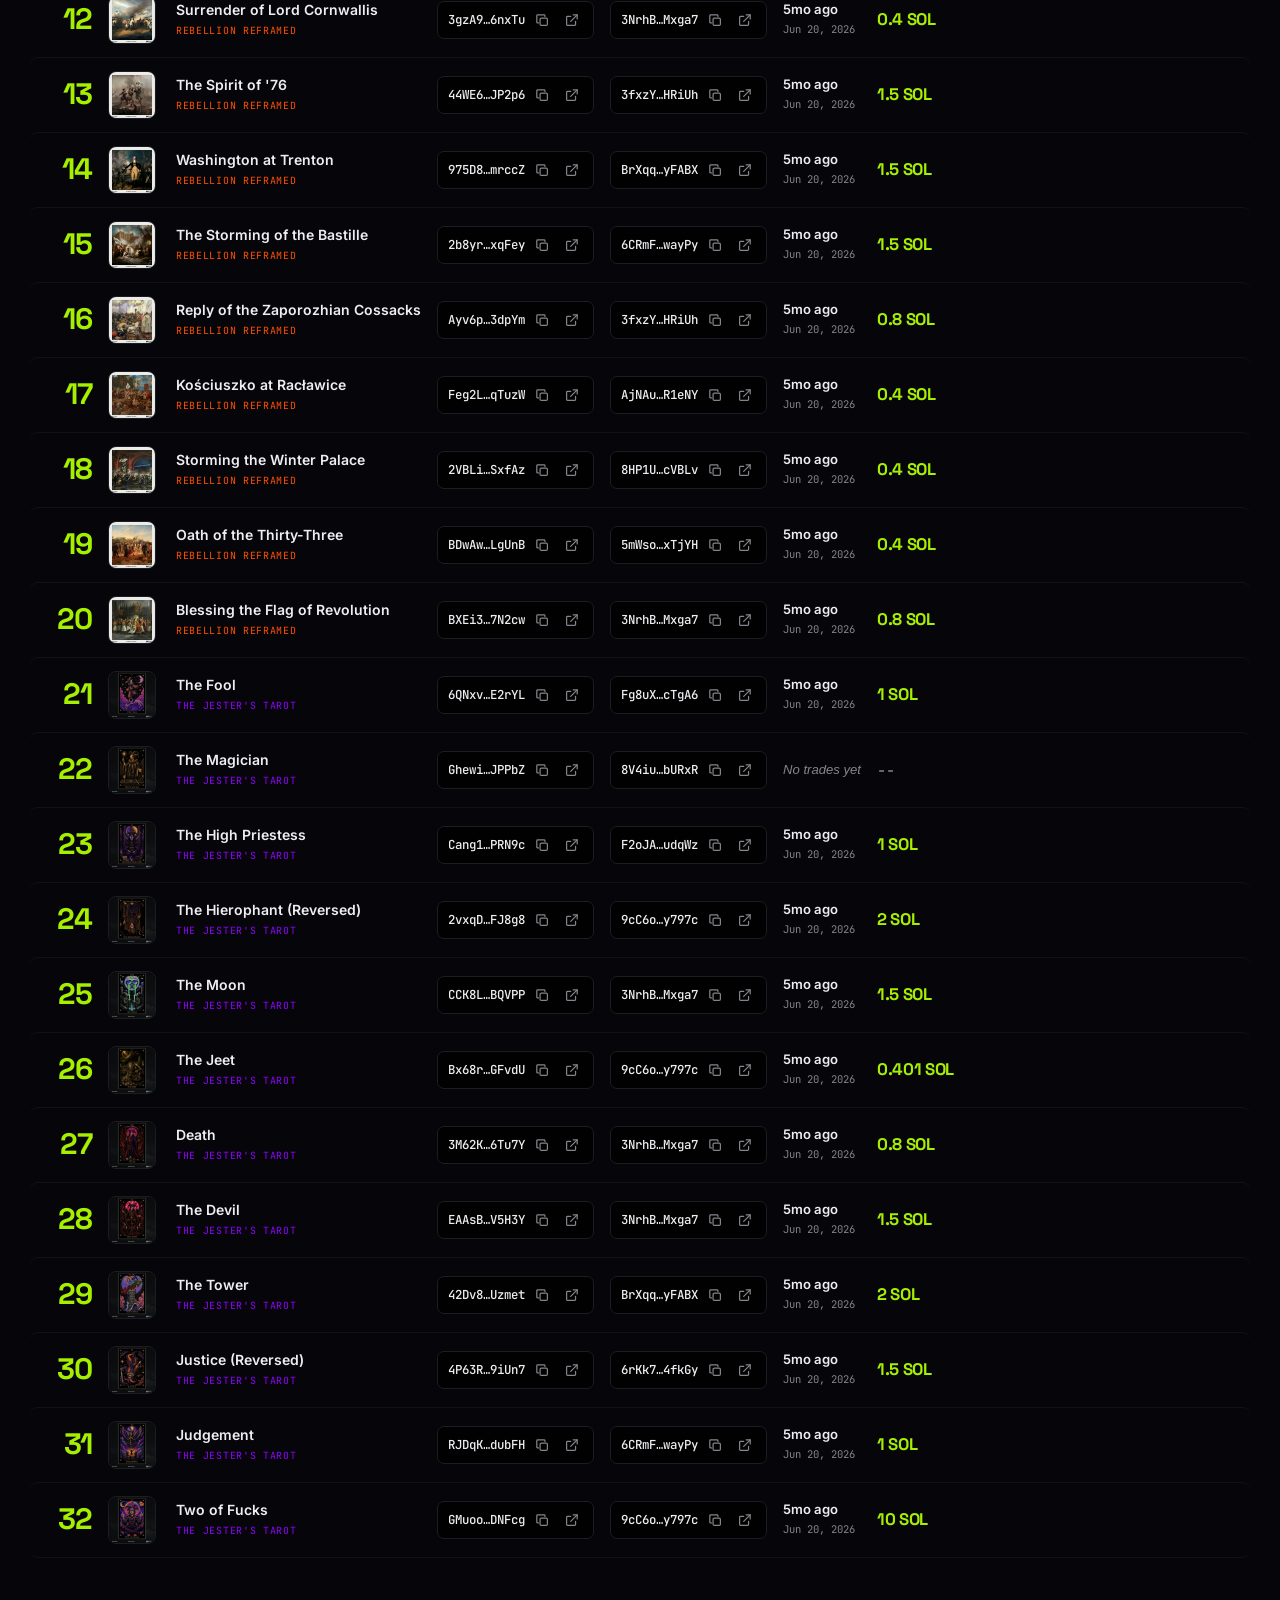
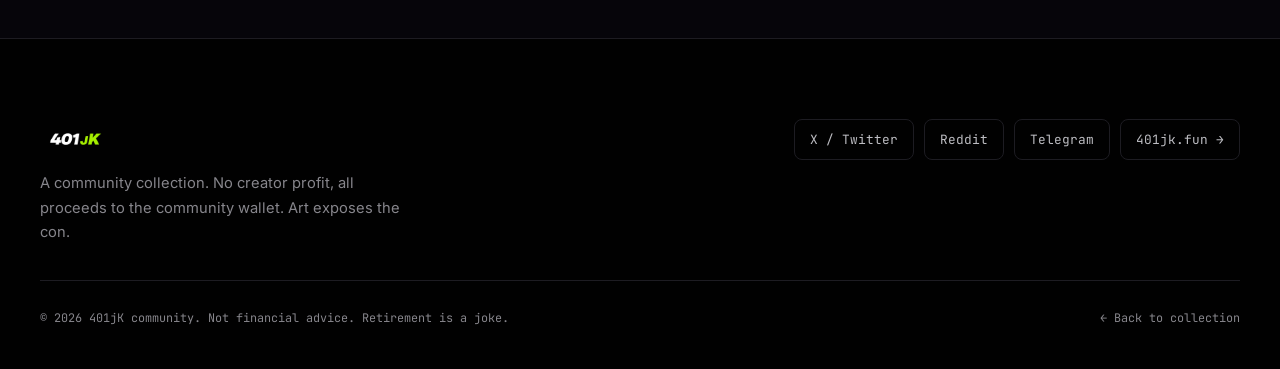
==== commit 278970ef: "migrate marketplace from MagicEden to Tensor + update hero copy - collection.json: rename magicEdenU" ====
--- a/nft-watch/index.html
+++ b/nft-watch/index.html
@@ -424,7 +424,7 @@
         <div class="lb-artist" id="lb-artist"></div>
         <p class="lb-desc" id="lb-desc"></p>
         <div class="lb-foot">
-          <a id="lb-me" class="btn btn-outline btn-sm" role="button">View NFT on MagicEden</a>
+          <a id="lb-me" class="btn btn-outline btn-sm" role="button">View NFT on Tensor</a>
         </div>
       </div>
     </div>
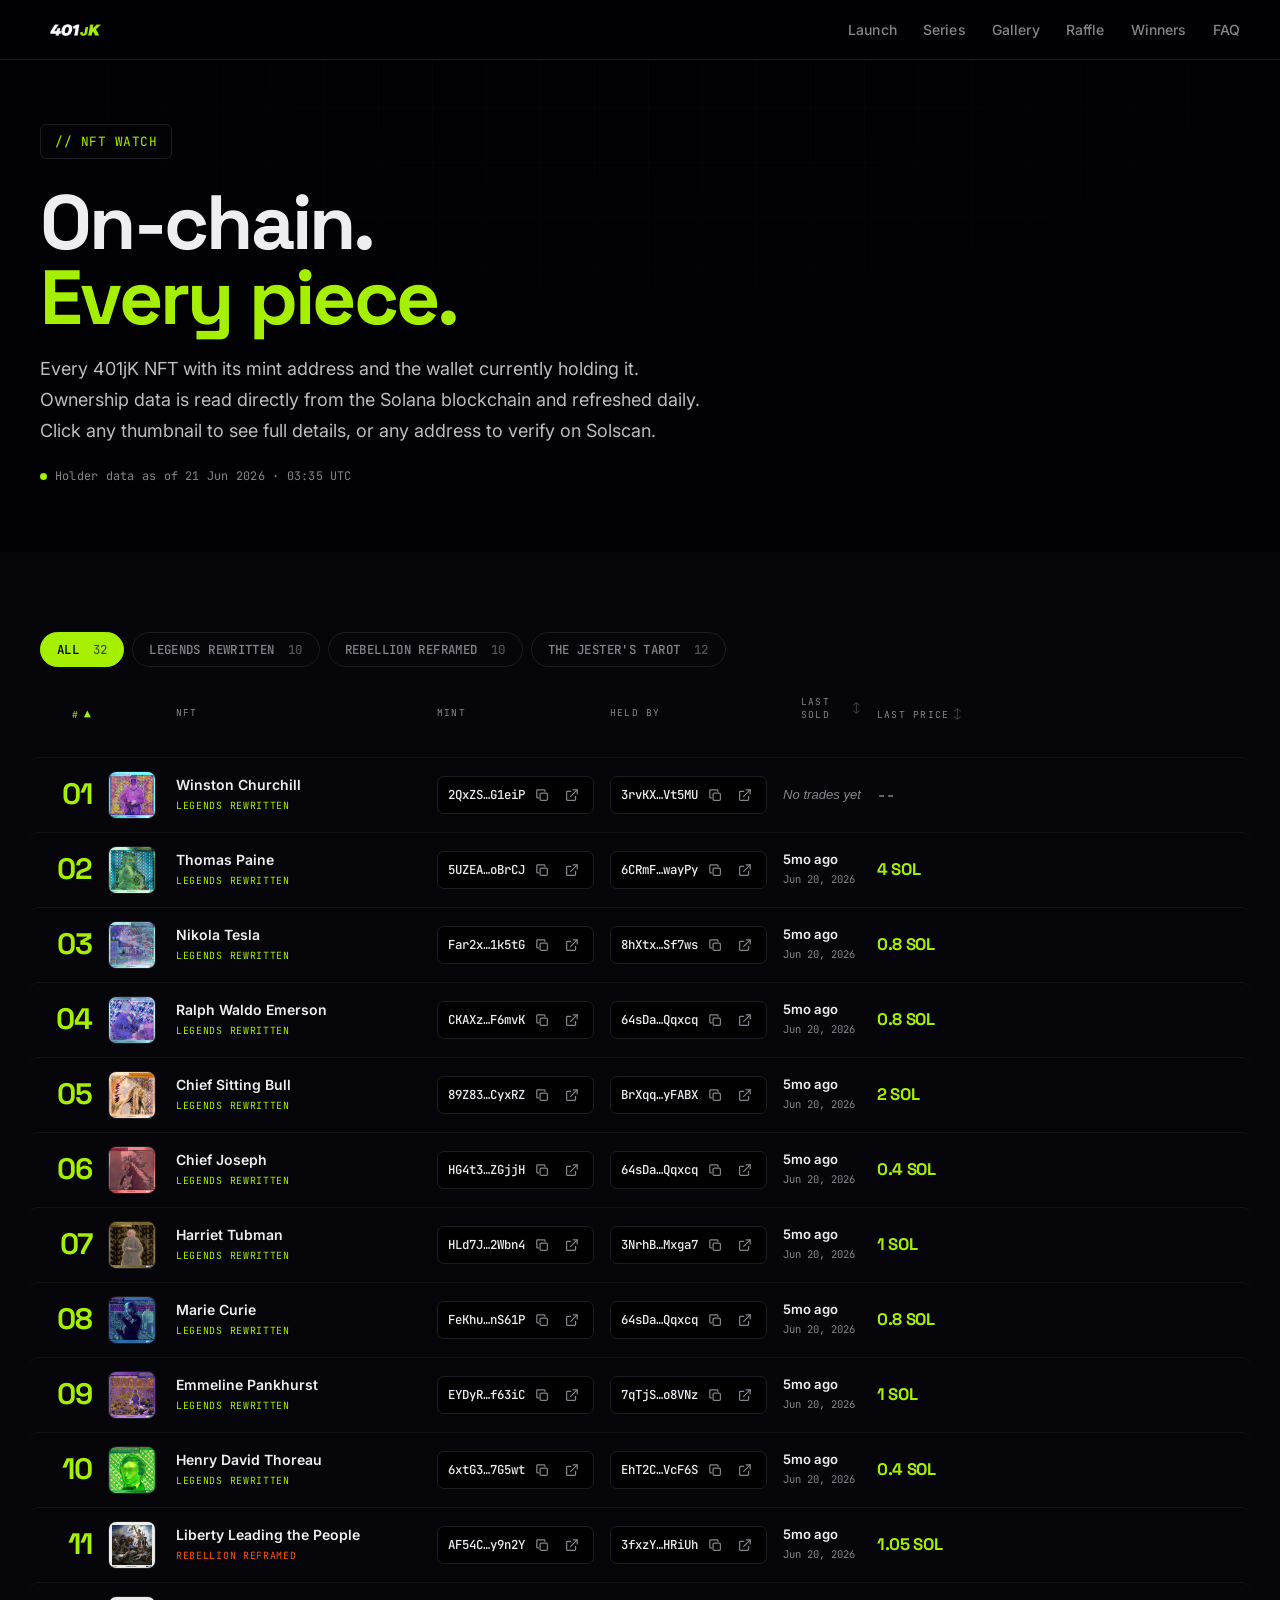
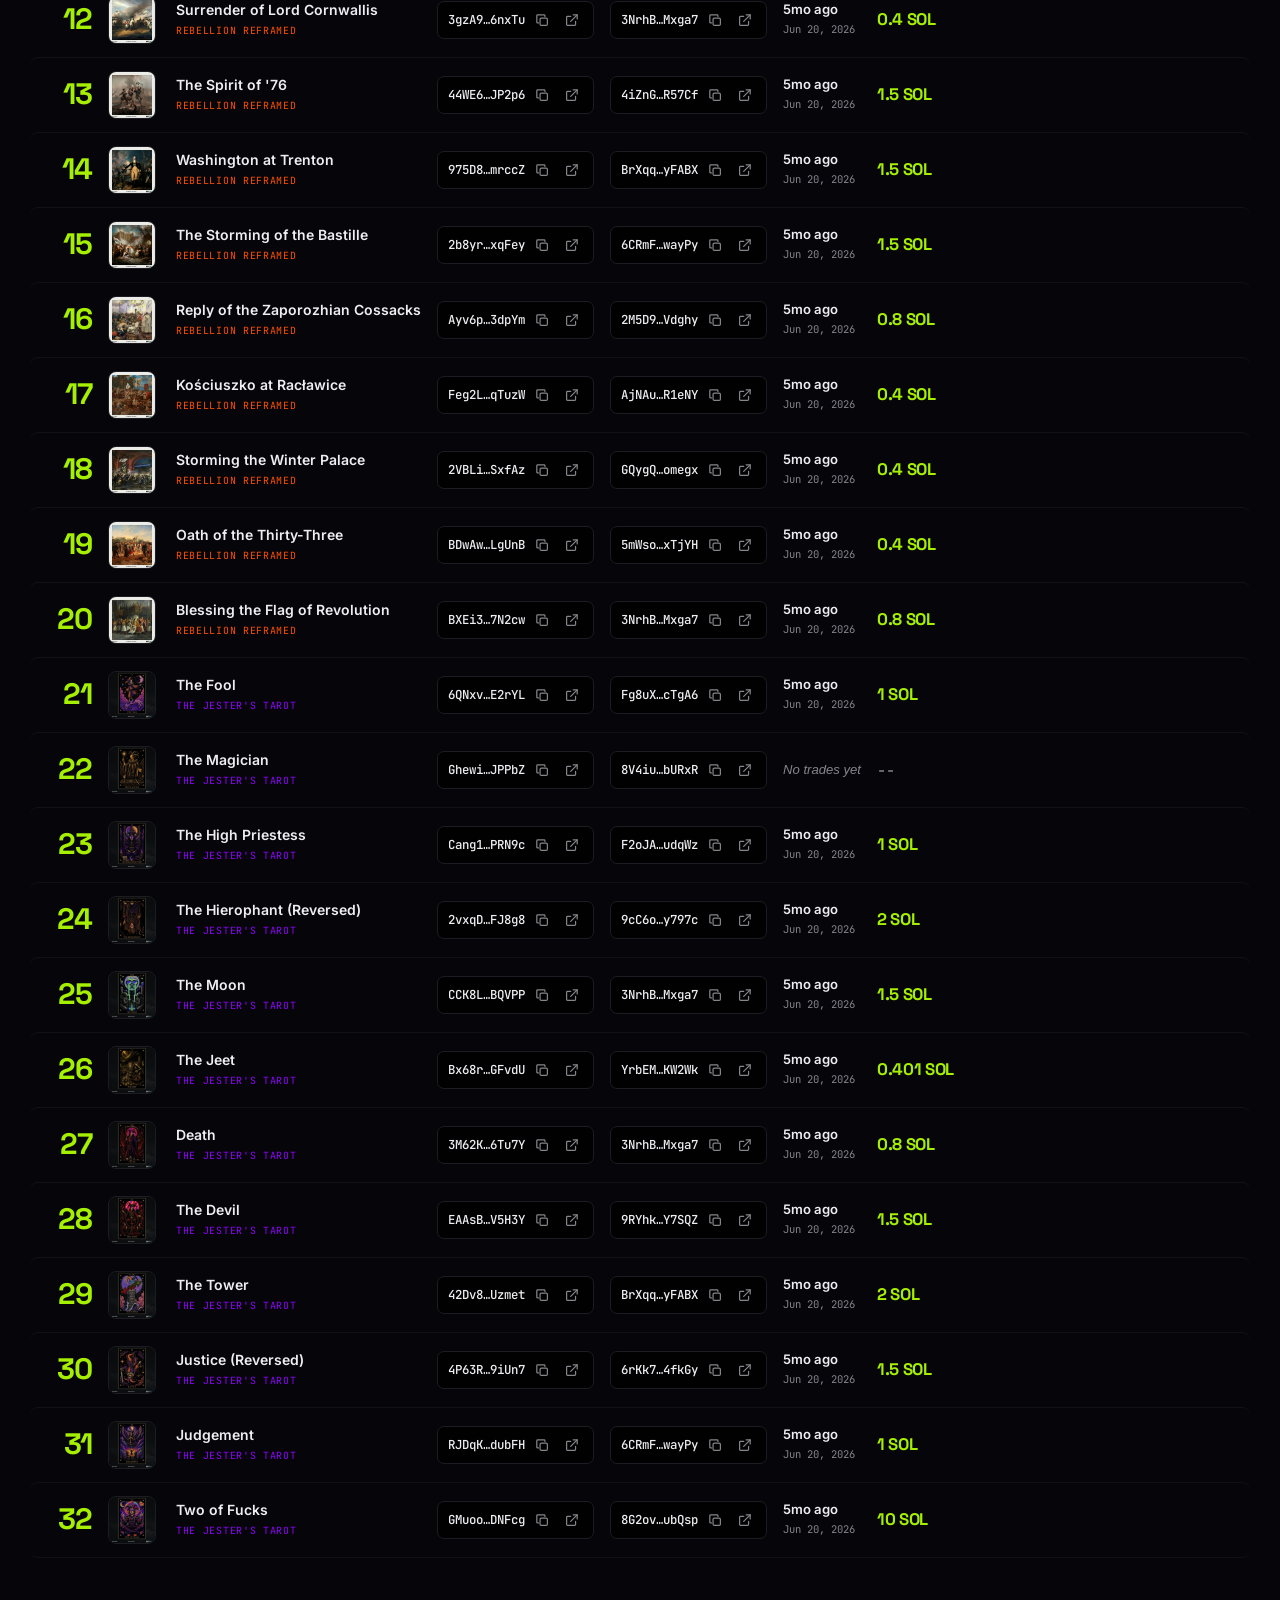
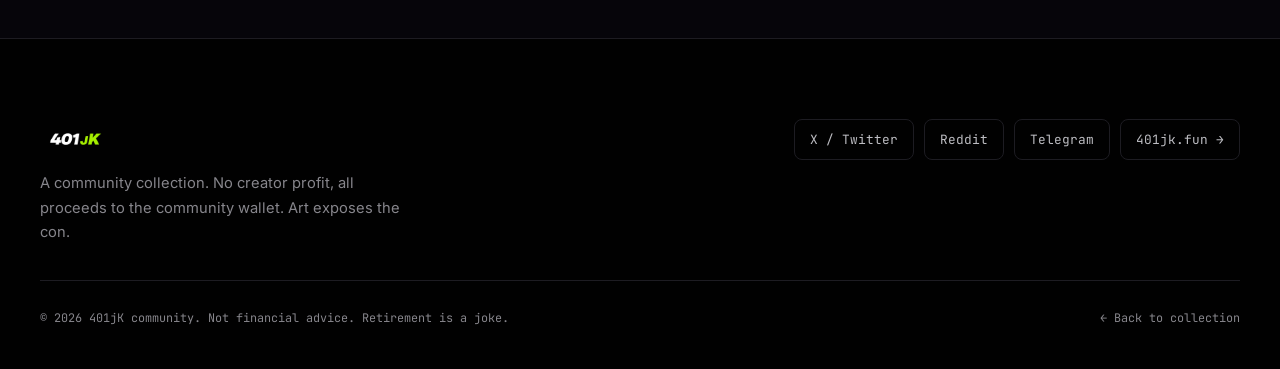
==== commit 52fe4211: "feat(lightbox): show mint + holder address with copy and Solscan links - lightbox.js: setHolders() e" ====
--- a/nft-watch/index.html
+++ b/nft-watch/index.html
@@ -423,6 +423,7 @@
         <h2 class="lb-title" id="lb-title"></h2>
         <div class="lb-artist" id="lb-artist"></div>
         <p class="lb-desc" id="lb-desc"></p>
+        <div class="lb-addresses" id="lb-addresses"></div>
         <div class="lb-foot">
           <a id="lb-me" class="btn btn-outline btn-sm" role="button">View NFT on Tensor</a>
         </div>
@@ -431,7 +432,7 @@
   </div>
 
   <script type="module">
-    import { initLightbox, openLightboxFor, setLightboxData } from '../assets/lightbox.js';
+    import { initLightbox, openLightboxFor, setLightboxData, setHolders } from '../assets/lightbox.js';
 
     // ── Nav scroll + hamburger ──────────────────────────────────────────
     const navEl = document.getElementById('nav');
@@ -602,6 +603,7 @@
       // Give the lightbox the line metadata it needs for accents + names
       const lineById = new Map(collection.lines.map(l => [l.id, l]));
       setLightboxData(lineById);
+      if (holders?.holders) setHolders(holders.holders);
 
       // Updated-at
       document.getElementById('watch-updated').textContent =
--- a/assets/styles.css
+++ b/assets/styles.css
@@ -389,6 +389,15 @@
 .lb-artist-link { color: inherit; text-decoration: none; border-bottom: 1px solid color-mix(in oklch, var(--text-body) 35%, transparent); transition: color 140ms, border-color 140ms; }
 .lb-artist-link:hover { color: var(--accent); border-color: var(--accent); }
 .lb-desc { margin-top: 20px; color: var(--text-body); line-height: 1.74; font-size: 1rem; }
+.lb-addresses { margin-top: 24px; display: flex; flex-direction: column; gap: 12px; }
+.lb-addr-block { min-width: 0; }
+.lb-addr-label { font-family: var(--font-mono); font-size: 0.65rem; text-transform: uppercase; letter-spacing: 0.08em; color: var(--text-muted); margin-bottom: 5px; }
+.lb-addr-row { display: flex; align-items: center; gap: 6px; }
+.lb-addr-val { font-family: var(--font-mono); font-size: 0.78rem; color: var(--green); flex: 1; min-width: 0; overflow: hidden; text-overflow: ellipsis; white-space: nowrap; }
+.lb-addr-btn, .lb-addr-ext { display: flex; align-items: center; justify-content: center; width: 26px; height: 26px; border: 1px solid var(--border); border-radius: 6px; background: none; color: var(--text-muted); cursor: pointer; transition: color 130ms, border-color 130ms, background 130ms; flex-shrink: 0; text-decoration: none; }
+.lb-addr-btn:hover, .lb-addr-ext:hover { color: var(--green); border-color: var(--green); background: oklch(20% 0.08 150 / 0.15); }
+.lb-addr-btn.copied { color: var(--cyan); border-color: var(--cyan); }
+.lb-addr-btn svg, .lb-addr-ext svg { width: 12px; height: 12px; display: block; }
 .lb-foot { margin-top: auto; padding-top: 24px; display: flex; gap: 10px; flex-wrap: wrap; align-items: center; }
 .lb-close {
   position: absolute; top: 12px; right: 12px; z-index: 5; width: 38px; height: 38px;
